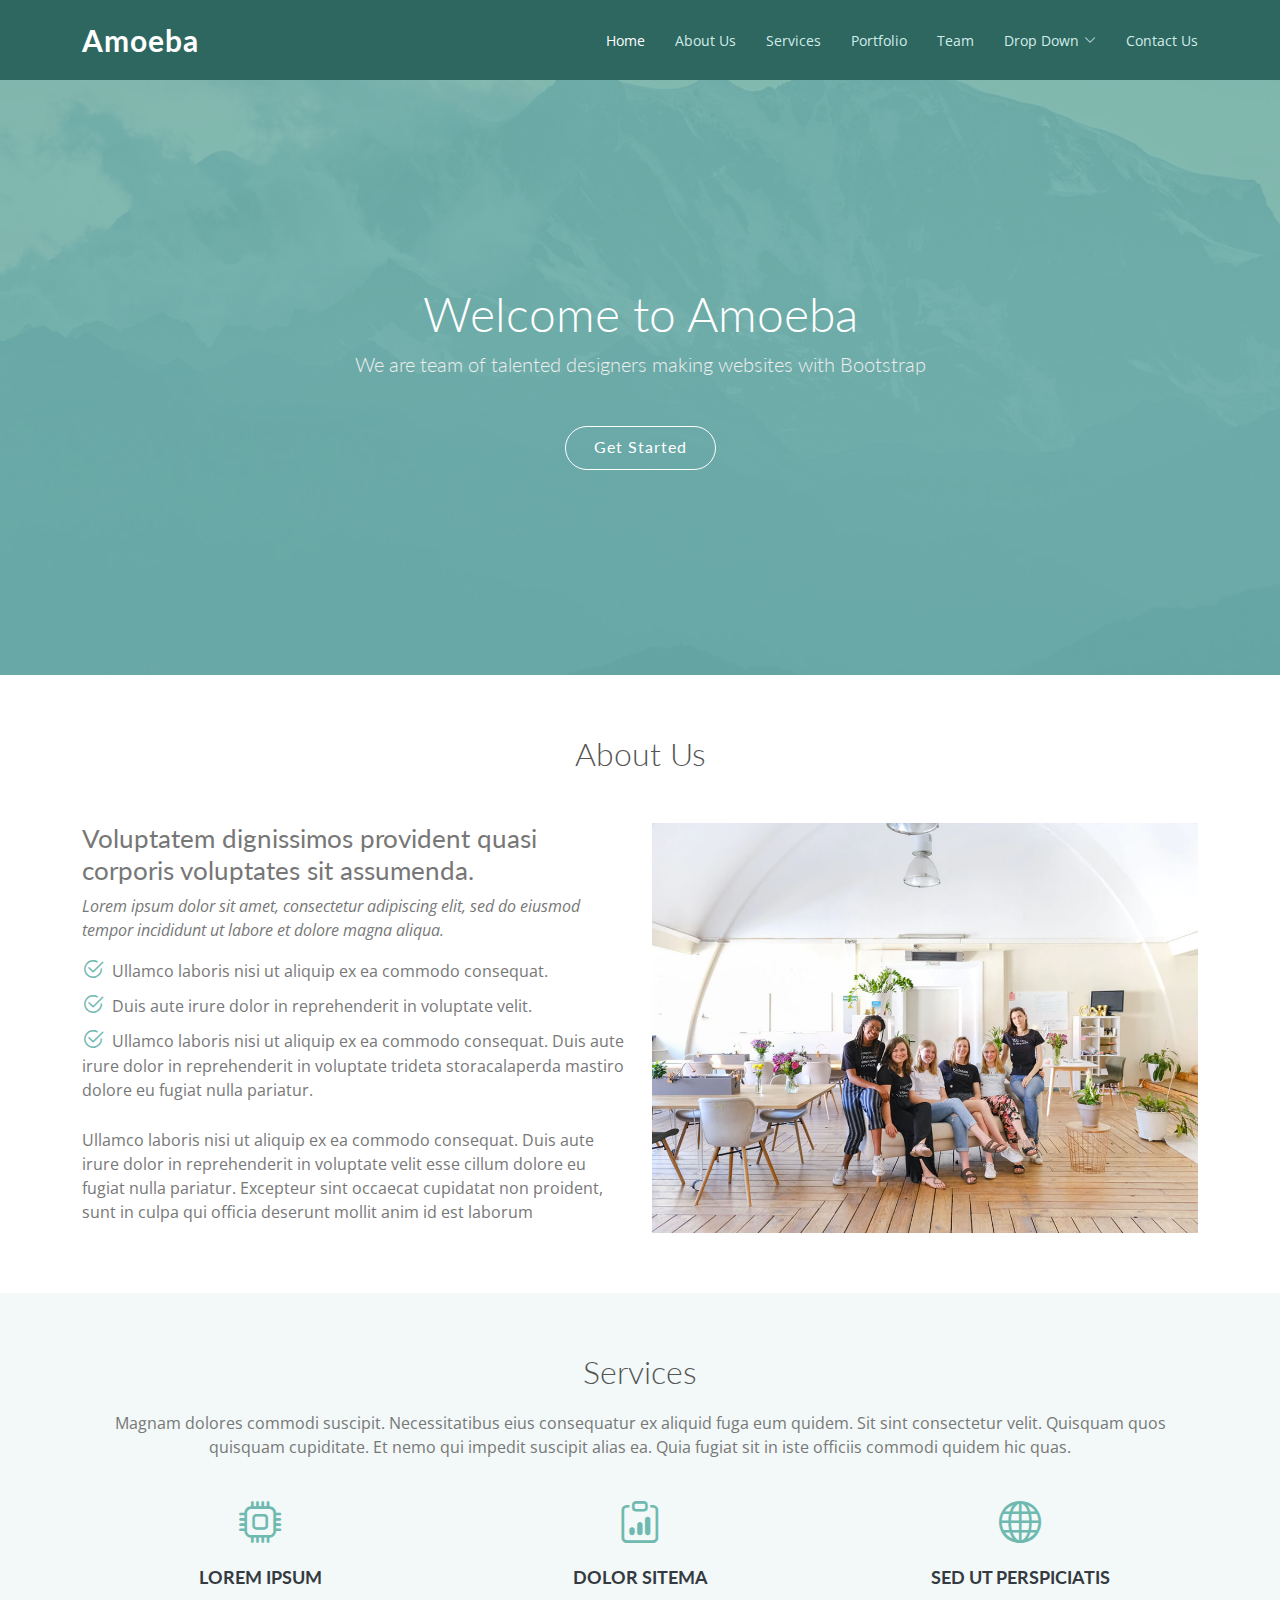
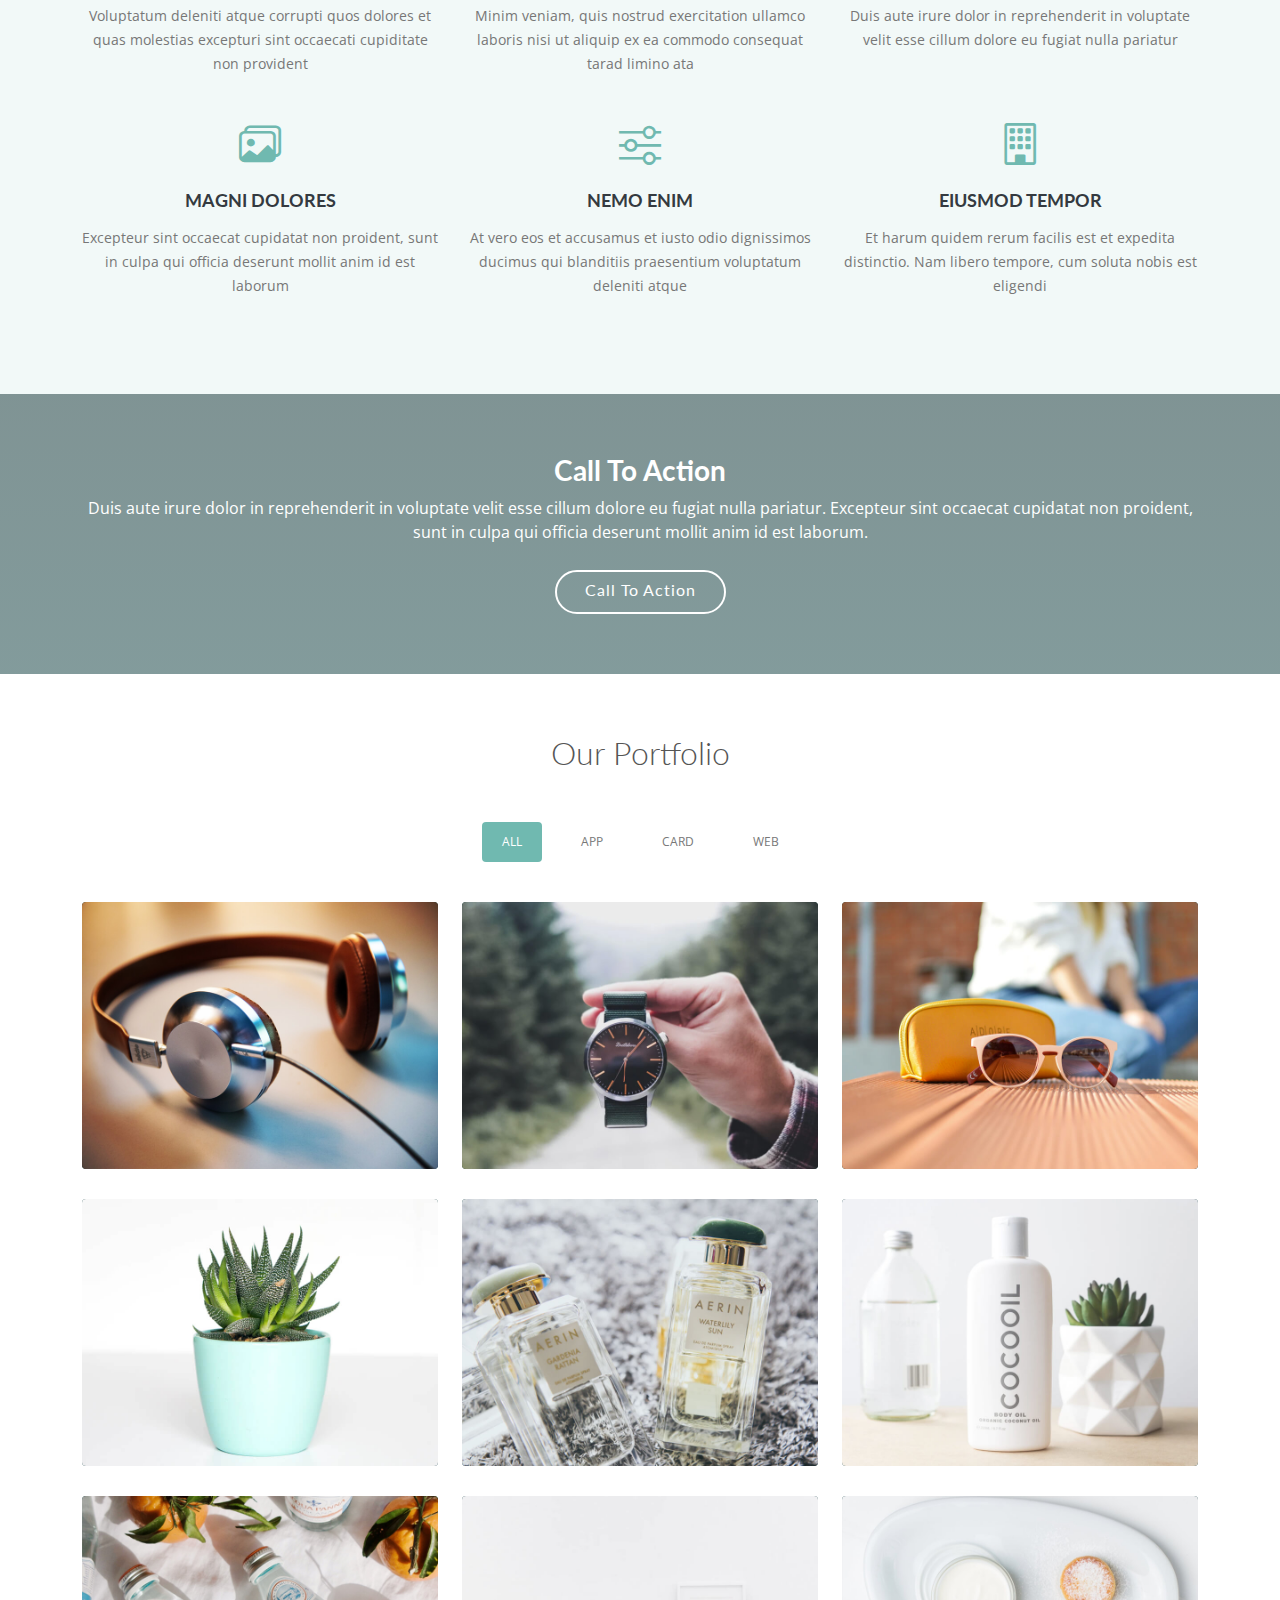
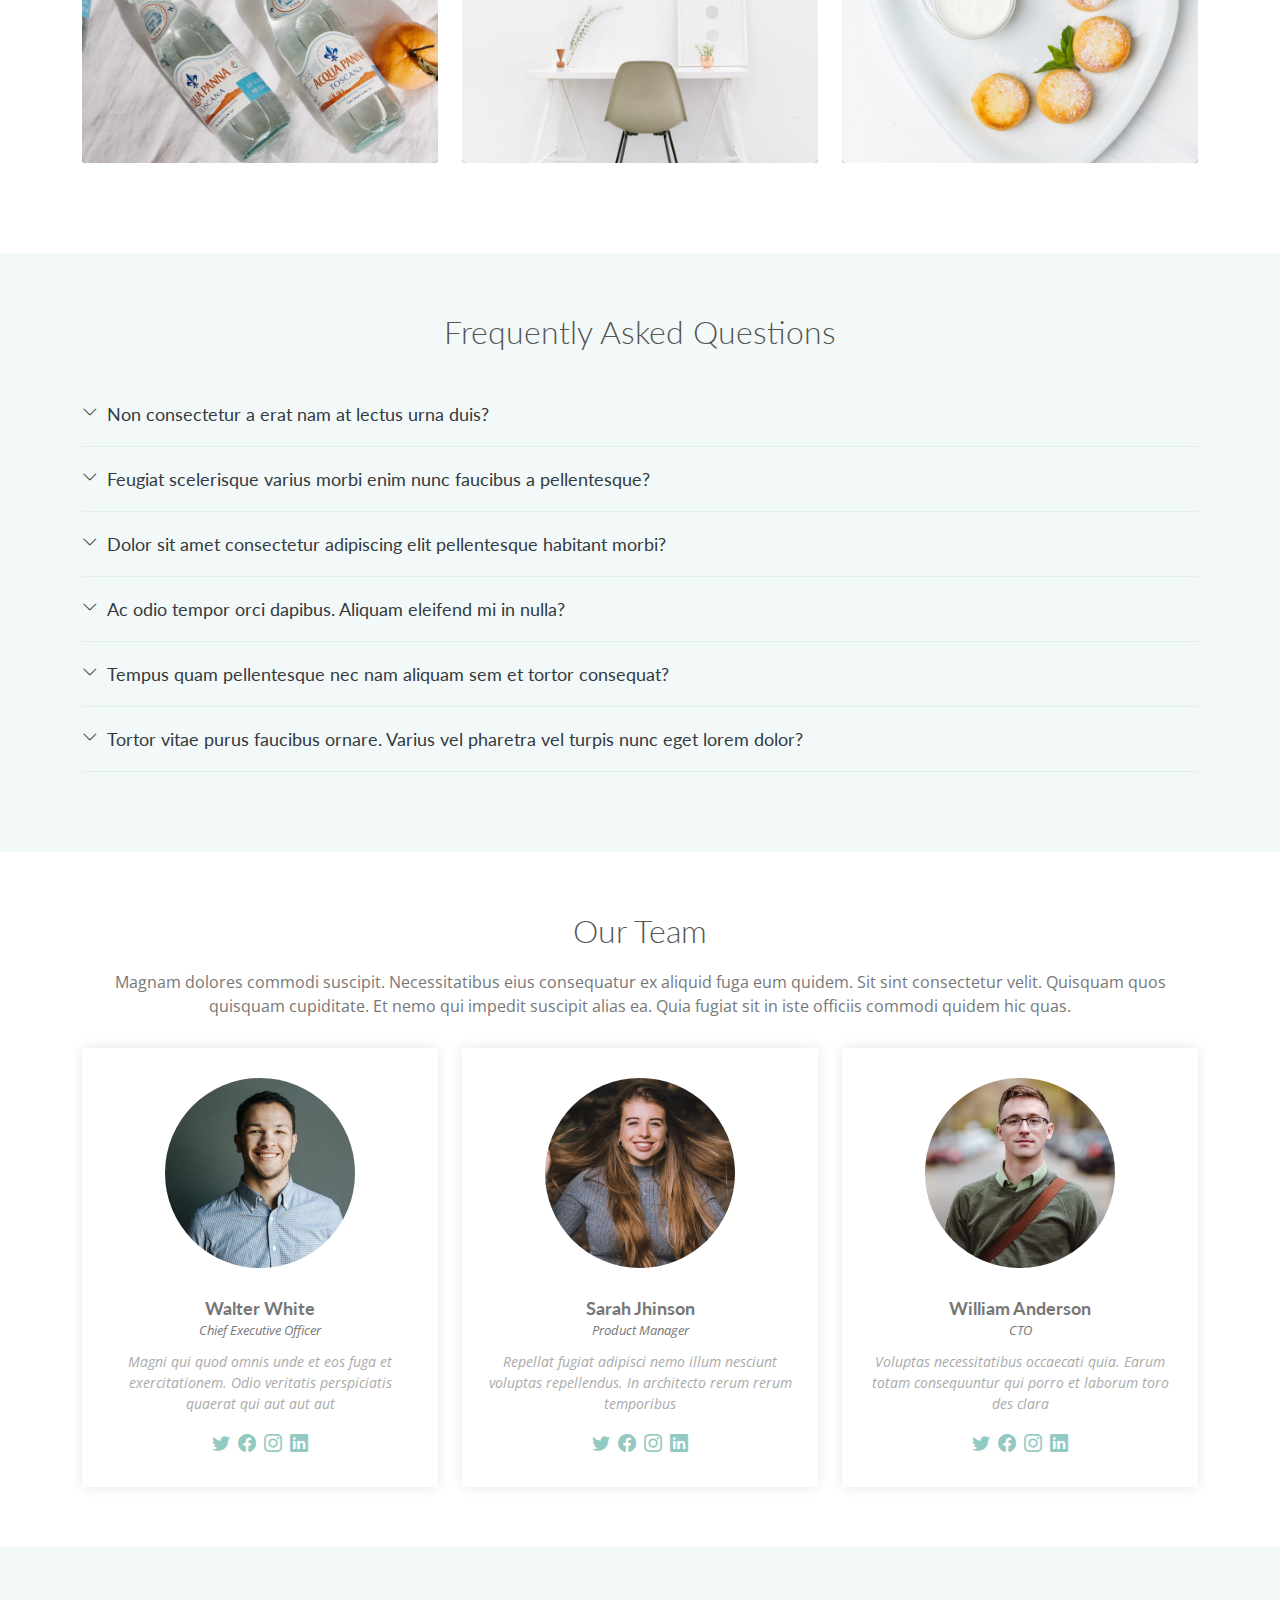
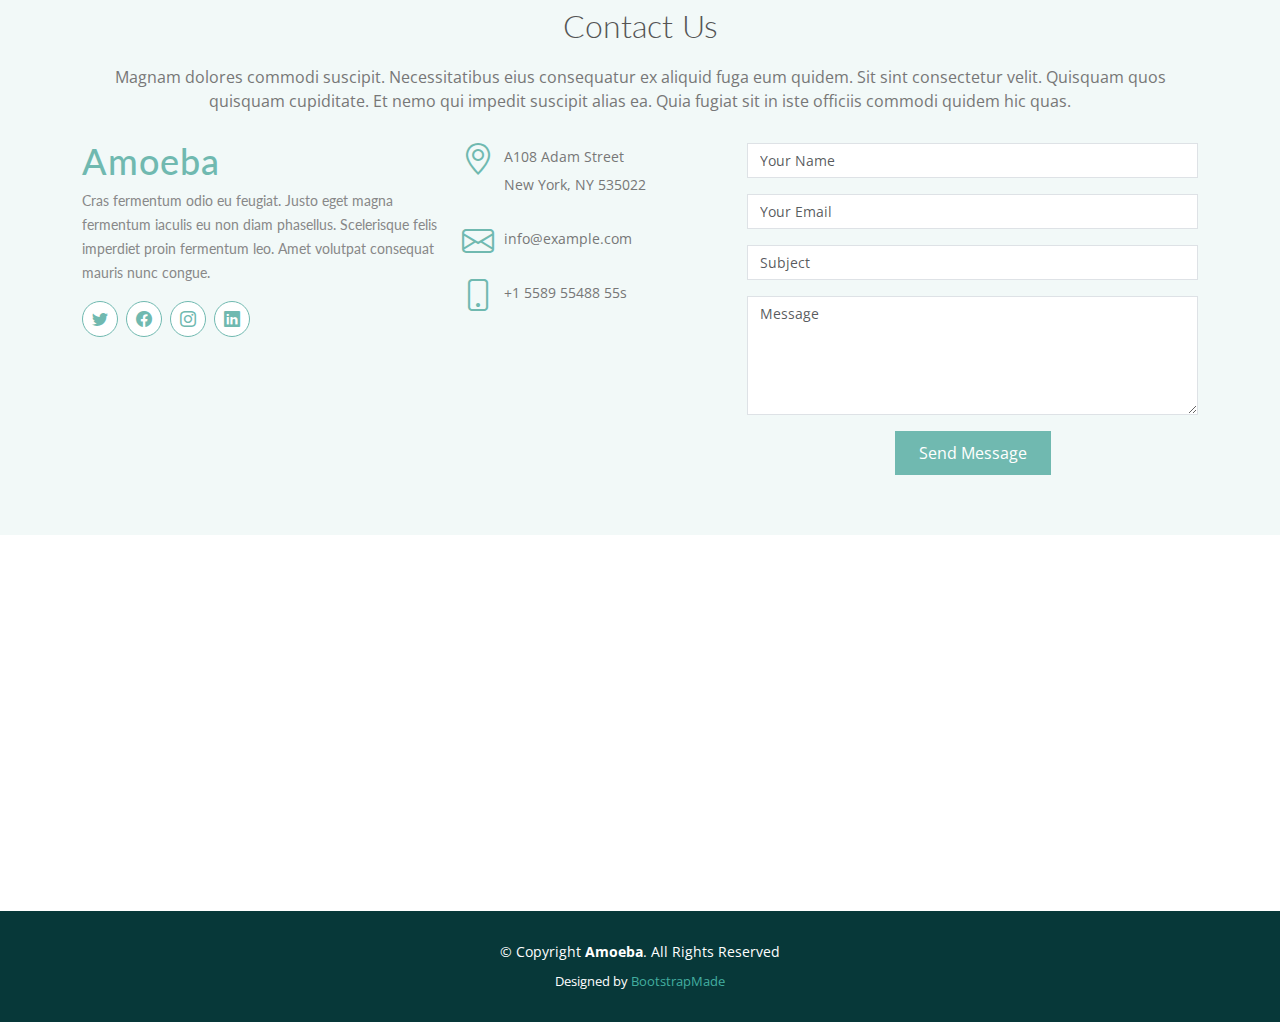
==== index.html @ 5529a3f2 "first commit" ====
<!DOCTYPE html>
<html lang="en">

<head>
  <meta charset="utf-8">
  <meta content="width=device-width, initial-scale=1.0" name="viewport">

  <title>Amoeba Bootstrap Template - Home</title>
  <meta content="" name="description">
  <meta content="" name="keywords">

  <!-- Favicons -->
  <link href="assets/img/favicon.png" rel="icon">
  <link href="assets/img/apple-touch-icon.png" rel="apple-touch-icon">

  <!-- Google Fonts -->
  <link href="https://fonts.googleapis.com/css?family=Open+Sans:300,300i,400,400i,600,600i,700,700i|Lato:400,300,700,900" rel="stylesheet">

  <!-- Vendor CSS Files -->
  <link href="assets/vendor/bootstrap/css/bootstrap.min.css" rel="stylesheet">
  <link href="assets/vendor/bootstrap-icons/bootstrap-icons.css" rel="stylesheet">
  <link href="assets/vendor/glightbox/css/glightbox.min.css" rel="stylesheet">
  <link href="assets/vendor/swiper/swiper-bundle.min.css" rel="stylesheet">

  <!-- Template Main CSS File -->
  <link href="assets/css/style.css" rel="stylesheet">

  <!-- =======================================================
  * Template Name: Amoeba
  * Template URL: https://bootstrapmade.com/free-one-page-bootstrap-template-amoeba/
  * Updated: Mar 17 2024 with Bootstrap v5.3.3
  * Author: BootstrapMade.com
  * License: https://bootstrapmade.com/license/
  ======================================================== -->
</head>

<body>

  <!-- ======= Header ======= -->
  <header id="header" class="fixed-top d-flex align-items-center">
    <div class="container d-flex align-items-center">

      <div class="logo me-auto">
        <h1><a href="index.html">Amoeba</a></h1>
        <!-- Uncomment below if you prefer to use an image logo -->
        <!-- <a href="index.html"><img src="assets/img/logo.png" alt="" class="img-fluid"></a>-->
      </div>

      <nav id="navbar" class="navbar">
        <ul>
          <li><a class="nav-link scrollto active" href="#hero">Home</a></li>
          <li><a class="nav-link scrollto" href="#about">About Us</a></li>
          <li><a class="nav-link scrollto" href="#services">Services</a></li>
          <li><a class="nav-link scrollto" href="#portfolio">Portfolio</a></li>
          <li><a class="nav-link scrollto" href="#team">Team</a></li>
          <li class="dropdown"><a href="#"><span>Drop Down</span> <i class="bi bi-chevron-down"></i></a>
            <ul>
              <li><a href="#">Drop Down 1</a></li>
              <li class="dropdown"><a href="#"><span>Deep Drop Down</span> <i class="bi bi-chevron-right"></i></a>
                <ul>
                  <li><a href="#">Deep Drop Down 1</a></li>
                  <li><a href="#">Deep Drop Down 2</a></li>
                  <li><a href="#">Deep Drop Down 3</a></li>
                  <li><a href="#">Deep Drop Down 4</a></li>
                  <li><a href="#">Deep Drop Down 5</a></li>
                </ul>
              </li>
              <li><a href="#">Drop Down 2</a></li>
              <li><a href="#">Drop Down 3</a></li>
              <li><a href="#">Drop Down 4</a></li>
            </ul>
          </li>
          <li><a class="nav-link scrollto" href="#contact">Contact Us</a></li>
        </ul>
        <i class="bi bi-list mobile-nav-toggle"></i>
      </nav><!-- .navbar -->

    </div>
  </header><!-- End #header -->

  <!-- ======= Hero Section ======= -->
  <section id="hero">
    <div class="hero-container">
      <h1>Welcome to Amoeba</h1>
      <h2>We are team of talented designers making websites with Bootstrap</h2>
      <a href="#about" class="btn-get-started scrollto">Get Started</a>
    </div>
  </section><!-- #hero -->

  <main id="main">

    <!-- ======= About Us Section ======= -->
    <section id="about" class="about">
      <div class="container">

        <div class="section-title">
          <h2>About Us</h2>
        </div>

        <div class="row">
          <div class="col-lg-6 order-1 order-lg-2">
            <img src="assets/img/about-img.jpg" class="img-fluid" alt="">
          </div>
          <div class="col-lg-6 pt-4 pt-lg-0 order-2 order-lg-1">
            <h3>Voluptatem dignissimos provident quasi corporis voluptates sit assumenda.</h3>
            <p class="fst-italic">
              Lorem ipsum dolor sit amet, consectetur adipiscing elit, sed do eiusmod tempor incididunt ut labore et dolore
              magna aliqua.
            </p>
            <ul>
              <li><i class="bi bi-check2-circle"></i> Ullamco laboris nisi ut aliquip ex ea commodo consequat.</li>
              <li><i class="bi bi-check2-circle"></i> Duis aute irure dolor in reprehenderit in voluptate velit.</li>
              <li><i class="bi bi-check2-circle"></i> Ullamco laboris nisi ut aliquip ex ea commodo consequat. Duis aute irure dolor in reprehenderit in voluptate trideta storacalaperda mastiro dolore eu fugiat nulla pariatur.</li>
            </ul>
            <p>
              Ullamco laboris nisi ut aliquip ex ea commodo consequat. Duis aute irure dolor in reprehenderit in voluptate
              velit esse cillum dolore eu fugiat nulla pariatur. Excepteur sint occaecat cupidatat non proident, sunt in
              culpa qui officia deserunt mollit anim id est laborum
            </p>
          </div>
        </div>

      </div>
    </section><!-- End About Us Section -->

    <!-- ======= Services Section ======= -->
    <section id="services" class="services section-bg">
      <div class="container">

        <div class="section-title">
          <h2>Services</h2>
          <p>Magnam dolores commodi suscipit. Necessitatibus eius consequatur ex aliquid fuga eum quidem. Sit sint consectetur velit. Quisquam quos quisquam cupiditate. Et nemo qui impedit suscipit alias ea. Quia fugiat sit in iste officiis commodi quidem hic quas.</p>
        </div>

        <div class="row">
          <div class="col-lg-4 col-md-6 icon-box">
            <div class="icon"><i class="bi bi-cpu"></i></div>
            <h4 class="title"><a href="">Lorem Ipsum</a></h4>
            <p class="description">Voluptatum deleniti atque corrupti quos dolores et quas molestias excepturi sint occaecati cupiditate non provident</p>
          </div>
          <div class="col-lg-4 col-md-6 icon-box">
            <div class="icon"><i class="bi bi-clipboard-data"></i></div>
            <h4 class="title"><a href="">Dolor Sitema</a></h4>
            <p class="description">Minim veniam, quis nostrud exercitation ullamco laboris nisi ut aliquip ex ea commodo consequat tarad limino ata</p>
          </div>
          <div class="col-lg-4 col-md-6 icon-box">
            <div class="icon"><i class="bi bi-globe"></i></div>
            <h4 class="title"><a href="">Sed ut perspiciatis</a></h4>
            <p class="description">Duis aute irure dolor in reprehenderit in voluptate velit esse cillum dolore eu fugiat nulla pariatur</p>
          </div>
          <div class="col-lg-4 col-md-6 icon-box">
            <div class="icon"><i class="bi bi-images"></i></div>
            <h4 class="title"><a href="">Magni Dolores</a></h4>
            <p class="description">Excepteur sint occaecat cupidatat non proident, sunt in culpa qui officia deserunt mollit anim id est laborum</p>
          </div>
          <div class="col-lg-4 col-md-6 icon-box">
            <div class="icon"><i class="bi bi-sliders"></i></div>
            <h4 class="title"><a href="">Nemo Enim</a></h4>
            <p class="description">At vero eos et accusamus et iusto odio dignissimos ducimus qui blanditiis praesentium voluptatum deleniti atque</p>
          </div>
          <div class="col-lg-4 col-md-6 icon-box">
            <div class="icon"><i class="bi bi-building"></i></div>
            <h4 class="title"><a href="">Eiusmod Tempor</a></h4>
            <p class="description">Et harum quidem rerum facilis est et expedita distinctio. Nam libero tempore, cum soluta nobis est eligendi</p>
          </div>
        </div>

      </div>
    </section><!-- End Services Section -->

    <!-- ======= Call To Action Section ======= -->
    <section class="call-to-action">
      <div class="container">

        <div class="text-center">
          <h3>Call To Action</h3>
          <p> Duis aute irure dolor in reprehenderit in voluptate velit esse cillum dolore eu fugiat nulla pariatur. Excepteur sint occaecat cupidatat non proident, sunt in culpa qui officia deserunt mollit anim id est laborum.</p>
          <a class="cta-btn" href="#">Call To Action</a>
        </div>

      </div>
    </section><!-- End Call To Action Section -->

    <!-- ======= Our Portfolio Section ======= -->
    <section id="portfolio" class="portfolio">
      <div class="container">

        <div class="section-title">
          <h2>Our Portfolio</h2>
        </div>

        <div class="row">
          <div class="col-lg-12">
            <ul id="portfolio-flters">
              <li data-filter="*" class="filter-active">All</li>
              <li data-filter=".filter-app">App</li>
              <li data-filter=".filter-card">Card</li>
              <li data-filter=".filter-web">Web</li>
            </ul>
          </div>
        </div>

        <div class="row portfolio-container">

          <div class="col-lg-4 col-md-6 portfolio-item filter-app">
            <div class="portfolio-wrap">
              <img src="assets/img/portfolio/portfolio-1.jpg" class="img-fluid" alt="">
              <div class="portfolio-info">
                <h3><a href="assets/img/portfolio/portfolio-1.jpg" data-gallery="portfolioGallery" class="portfolio-lightbox" title="App 1">App 1</a></h3>
                <div>
                  <a href="assets/img/portfolio/portfolio-1.jpg" data-gallery="portfolioGallery" class="portfolio-lightbox" title="App 1"><i class="bi bi-plus"></i></a>
                  <a href="portfolio-details.html" title="Details"><i class="bi bi-link"></i></a>
                </div>
              </div>
            </div>
          </div>

          <div class="col-lg-4 col-md-6 portfolio-item filter-web">
            <div class="portfolio-wrap">
              <img src="assets/img/portfolio/portfolio-2.jpg" class="img-fluid" alt="">
              <div class="portfolio-info">
                <h3><a href="assets/img/portfolio/portfolio-2.jpg" data-gallery="portfolioGallery" class="portfolio-lightbox" title="Web 3">Web 3</a></h3>
                <div>
                  <a href="assets/img/portfolio/portfolio-2.jpg" data-gallery="portfolioGallery" class="portfolio-lightbox" title="Web 3"><i class="bi bi-plus"></i></a>
                  <a href="portfolio-details.html" title="Details"><i class="bi bi-link"></i></a>
                </div>
              </div>
            </div>
          </div>

          <div class="col-lg-4 col-md-6 portfolio-item filter-app">
            <div class="portfolio-wrap">
              <img src="assets/img/portfolio/portfolio-3.jpg" class="img-fluid" alt="">
              <div class="portfolio-info">
                <h3><a href="assets/img/portfolio/portfolio-3.jpg" data-gallery="portfolioGallery" class="portfolio-lightbox" title="App 2">App 2</a></h3>
                <div>
                  <a href="assets/img/portfolio/portfolio-3.jpg" data-gallery="portfolioGallery" class="portfolio-lightbox" title="App 2"><i class="bi bi-plus"></i></a>
                  <a href="portfolio-details.html" title="Details"><i class="bi bi-link"></i></a>
                </div>
              </div>
            </div>
          </div>

          <div class="col-lg-4 col-md-6 portfolio-item filter-card">
            <div class="portfolio-wrap">
              <img src="assets/img/portfolio/portfolio-4.jpg" class="img-fluid" alt="">
              <div class="portfolio-info">
                <h3><a href="assets/img/portfolio/portfolio-4.jpg" data-gallery="portfolioGallery" class="portfolio-lightbox" title="Card 2">Card 2</a></h3>
                <div>
                  <a href="assets/img/portfolio/portfolio-4.jpg" data-gallery="portfolioGallery" class="portfolio-lightbox" title="Card 2"><i class="bi bi-plus"></i></a>
                  <a href="portfolio-details.html" title="Details"><i class="bi bi-link"></i></a>
                </div>
              </div>
            </div>
          </div>

          <div class="col-lg-4 col-md-6 portfolio-item filter-web">
            <div class="portfolio-wrap">
              <img src="assets/img/portfolio/portfolio-5.jpg" class="img-fluid" alt="">
              <div class="portfolio-info">
                <h3><a href="assets/img/portfolio/portfolio-5.jpg" data-gallery="portfolioGallery" class="portfolio-lightbox" title="Web 2">Web 2</a></h3>
                <div>
                  <a href="assets/img/portfolio/portfolio-5.jpg" data-gallery="portfolioGallery" class="portfolio-lightbox" title="Web 2"><i class="bi bi-plus"></i></a>
                  <a href="portfolio-details.html" title="Details"><i class="bi bi-link"></i></a>
                </div>
              </div>
            </div>
          </div>

          <div class="col-lg-4 col-md-6 portfolio-item filter-app">
            <div class="portfolio-wrap">
              <img src="assets/img/portfolio/portfolio-6.jpg" class="img-fluid" alt="">
              <div class="portfolio-info">
                <h3><a href="assets/img/portfolio/portfolio-6.jpg" data-gallery="portfolioGallery" class="portfolio-lightbox" title="App 3">App 3</a></h3>
                <div>
                  <a href="assets/img/portfolio/portfolio-6.jpg" data-gallery="portfolioGallery" class="portfolio-lightbox" title="App 3"><i class="bi bi-plus"></i></a>
                  <a href="portfolio-details.html" title="Details"><i class="bi bi-link"></i></a>
                </div>
              </div>
            </div>
          </div>

          <div class="col-lg-4 col-md-6 portfolio-item filter-card">
            <div class="portfolio-wrap">
              <img src="assets/img/portfolio/portfolio-7.jpg" class="img-fluid" alt="">
              <div class="portfolio-info">
                <h3><a href="assets/img/portfolio/portfolio-7.jpg" data-gallery="portfolioGallery" class="portfolio-lightbox" title="Card 1">Card 1</a></h3>
                <div>
                  <a href="assets/img/portfolio/portfolio-7.jpg" data-gallery="portfolioGallery" class="portfolio-lightbox" title="Card 1"><i class="bi bi-plus"></i></a>
                  <a href="portfolio-details.html" title="Details"><i class="bi bi-link"></i></a>
                </div>
              </div>
            </div>
          </div>

          <div class="col-lg-4 col-md-6 portfolio-item filter-card">
            <div class="portfolio-wrap">
              <img src="assets/img/portfolio/portfolio-8.jpg" class="img-fluid" alt="">
              <div class="portfolio-info">
                <h3><a href="assets/img/portfolio/portfolio-8.jpg" data-gallery="portfolioGallery" class="portfolio-lightbox" title="Card 3">Card 3</a></h3>
                <div>
                  <a href="assets/img/portfolio/portfolio-8.jpg" data-gallery="portfolioGallery" class="portfolio-lightbox" title="Card 3"><i class="bi bi-plus"></i></a>
                  <a href="portfolio-details.html" title="Details"><i class="bi bi-link"></i></a>
                </div>
              </div>
            </div>
          </div>

          <div class="col-lg-4 col-md-6 portfolio-item filter-web">
            <div class="portfolio-wrap">
              <img src="assets/img/portfolio/portfolio-9.jpg" class="img-fluid" alt="">
              <div class="portfolio-info">
                <h3><a href="assets/img/portfolio/portfolio-9.jpg" data-gallery="portfolioGallery" class="portfolio-lightbox" title="Web 1">Web 1</a></h3>
                <div>
                  <a href="assets/img/portfolio/portfolio-9.jpg" data-gallery="portfolioGallery" class="portfolio-lightbox" title="Web 1"><i class="bi bi-plus"></i></a>
                  <a href="portfolio-details.html" title="Details"><i class="bi bi-link"></i></a>
                </div>
              </div>
            </div>
          </div>

        </div>

      </div>
    </section><!-- End Our Portfolio Section -->

    <!-- ======= Frequently Asked Questions Section ======= -->
    <section id="faq" class="faq section-bg">
      <div class="container">

        <div class="section-title">
          <h2>Frequently Asked Questions</h2>
        </div>

        <ul class="faq-list">

          <li>
            <div data-bs-toggle="collapse" class="collapsed question" href="#faq1">Non consectetur a erat nam at lectus urna duis? <i class="bi bi-chevron-down icon-show"></i><i class="bi bi-chevron-up icon-close"></i></div>
            <div id="faq1" class="collapse" data-bs-parent=".faq-list">
              <p>
                Feugiat pretium nibh ipsum consequat. Tempus iaculis urna id volutpat lacus laoreet non curabitur gravida. Venenatis lectus magna fringilla urna porttitor rhoncus dolor purus non.
              </p>
            </div>
          </li>

          <li>
            <div data-bs-toggle="collapse" href="#faq2" class="collapsed question">Feugiat scelerisque varius morbi enim nunc faucibus a pellentesque? <i class="bi bi-chevron-down icon-show"></i><i class="bi bi-chevron-up icon-close"></i></div>
            <div id="faq2" class="collapse" data-bs-parent=".faq-list">
              <p>
                Dolor sit amet consectetur adipiscing elit pellentesque habitant morbi. Id interdum velit laoreet id donec ultrices. Fringilla phasellus faucibus scelerisque eleifend donec pretium. Est pellentesque elit ullamcorper dignissim. Mauris ultrices eros in cursus turpis massa tincidunt dui.
              </p>
            </div>
          </li>

          <li>
            <div data-bs-toggle="collapse" href="#faq3" class="collapsed question">Dolor sit amet consectetur adipiscing elit pellentesque habitant morbi? <i class="bi bi-chevron-down icon-show"></i><i class="bi bi-chevron-up icon-close"></i></div>
            <div id="faq3" class="collapse" data-bs-parent=".faq-list">
              <p>
                Eleifend mi in nulla posuere sollicitudin aliquam ultrices sagittis orci. Faucibus pulvinar elementum integer enim. Sem nulla pharetra diam sit amet nisl suscipit. Rutrum tellus pellentesque eu tincidunt. Lectus urna duis convallis convallis tellus. Urna molestie at elementum eu facilisis sed odio morbi quis
              </p>
            </div>
          </li>

          <li>
            <div data-bs-toggle="collapse" href="#faq4" class="collapsed question">Ac odio tempor orci dapibus. Aliquam eleifend mi in nulla? <i class="bi bi-chevron-down icon-show"></i><i class="bi bi-chevron-up icon-close"></i></div>
            <div id="faq4" class="collapse" data-bs-parent=".faq-list">
              <p>
                Dolor sit amet consectetur adipiscing elit pellentesque habitant morbi. Id interdum velit laoreet id donec ultrices. Fringilla phasellus faucibus scelerisque eleifend donec pretium. Est pellentesque elit ullamcorper dignissim. Mauris ultrices eros in cursus turpis massa tincidunt dui.
              </p>
            </div>
          </li>

          <li>
            <div data-bs-toggle="collapse" href="#faq5" class="collapsed question">Tempus quam pellentesque nec nam aliquam sem et tortor consequat? <i class="bi bi-chevron-down icon-show"></i><i class="bi bi-chevron-up icon-close"></i></div>
            <div id="faq5" class="collapse" data-bs-parent=".faq-list">
              <p>
                Molestie a iaculis at erat pellentesque adipiscing commodo. Dignissim suspendisse in est ante in. Nunc vel risus commodo viverra maecenas accumsan. Sit amet nisl suscipit adipiscing bibendum est. Purus gravida quis blandit turpis cursus in
              </p>
            </div>
          </li>

          <li>
            <div data-bs-toggle="collapse" href="#faq6" class="collapsed question">Tortor vitae purus faucibus ornare. Varius vel pharetra vel turpis nunc eget lorem dolor? <i class="bi bi-chevron-down icon-show"></i><i class="bi bi-chevron-up icon-close"></i></div>
            <div id="faq6" class="collapse" data-bs-parent=".faq-list">
              <p>
                Laoreet sit amet cursus sit amet dictum sit amet justo. Mauris vitae ultricies leo integer malesuada nunc vel. Tincidunt eget nullam non nisi est sit amet. Turpis nunc eget lorem dolor sed. Ut venenatis tellus in metus vulputate eu scelerisque. Pellentesque diam volutpat commodo sed egestas egestas fringilla phasellus faucibus. Nibh tellus molestie nunc non blandit massa enim nec.
              </p>
            </div>
          </li>

        </ul>

      </div>
    </section><!-- End Frequently Asked Questions Section -->

    <!-- ======= Our Team Section ======= -->
    <section id="team" class="team">
      <div class="container">

        <div class="section-title">
          <h2>Our Team</h2>
          <p>Magnam dolores commodi suscipit. Necessitatibus eius consequatur ex aliquid fuga eum quidem. Sit sint consectetur velit. Quisquam quos quisquam cupiditate. Et nemo qui impedit suscipit alias ea. Quia fugiat sit in iste officiis commodi quidem hic quas.</p>
        </div>

        <div class="row gy-4">
          <div class="col-lg-4 col-md-6">
            <div class="member">
              <img src="assets/img/team/team-1.jpg" alt="">
              <h4>Walter White</h4>
              <span>Chief Executive Officer</span>
              <p>
                Magni qui quod omnis unde et eos fuga et exercitationem. Odio veritatis perspiciatis quaerat qui aut aut aut
              </p>
              <div class="social">
                <a href=""><i class="bi bi-twitter"></i></a>
                <a href=""><i class="bi bi-facebook"></i></a>
                <a href=""><i class="bi bi-instagram"></i></a>
                <a href=""><i class="bi bi-linkedin"></i></a>
              </div>
            </div>
          </div>

          <div class="col-lg-4 col-md-6">
            <div class="member">
              <img src="assets/img/team/team-2.jpg" alt="">
              <h4>Sarah Jhinson</h4>
              <span>Product Manager</span>
              <p>
                Repellat fugiat adipisci nemo illum nesciunt voluptas repellendus. In architecto rerum rerum temporibus
              </p>
              <div class="social">
                <a href=""><i class="bi bi-twitter"></i></a>
                <a href=""><i class="bi bi-facebook"></i></a>
                <a href=""><i class="bi bi-instagram"></i></a>
                <a href=""><i class="bi bi-linkedin"></i></a>
              </div>
            </div>
          </div>

          <div class="col-lg-4 col-md-6">
            <div class="member">
              <img src="assets/img/team/team-3.jpg" alt="">
              <h4>William Anderson</h4>
              <span>CTO</span>
              <p>
                Voluptas necessitatibus occaecati quia. Earum totam consequuntur qui porro et laborum toro des clara
              </p>
              <div class="social">
                <a href=""><i class="bi bi-twitter"></i></a>
                <a href=""><i class="bi bi-facebook"></i></a>
                <a href=""><i class="bi bi-instagram"></i></a>
                <a href=""><i class="bi bi-linkedin"></i></a>
              </div>
            </div>
          </div>

        </div>

      </div>
    </section><!-- End Our Team Section -->

    <!-- ======= Contact Us Section ======= -->
    <section id="contact" class="contact section-bg">
      <div class="container">

        <div class="section-title">
          <h2>Contact Us</h2>
          <p>Magnam dolores commodi suscipit. Necessitatibus eius consequatur ex aliquid fuga eum quidem. Sit sint consectetur velit. Quisquam quos quisquam cupiditate. Et nemo qui impedit suscipit alias ea. Quia fugiat sit in iste officiis commodi quidem hic quas.</p>
        </div>

        <div class="row">

          <div class="col-lg-4 col-md-6">
            <div class="contact-about">
              <h3>Amoeba</h3>
              <p>Cras fermentum odio eu feugiat. Justo eget magna fermentum iaculis eu non diam phasellus. Scelerisque felis imperdiet proin fermentum leo. Amet volutpat consequat mauris nunc congue.</p>
              <div class="social-links">
                <a href="#" class="twitter"><i class="bi bi-twitter"></i></a>
                <a href="#" class="facebook"><i class="bi bi-facebook"></i></a>
                <a href="#" class="instagram"><i class="bi bi-instagram"></i></a>
                <a href="#" class="linkedin"><i class="bi bi-linkedin"></i></a>
              </div>
            </div>
          </div>

          <div class="col-lg-3 col-md-6">
            <div class="info">
              <div>
                <i class="bi bi-geo-alt"></i>
                <p>A108 Adam Street<br>New York, NY 535022</p>
              </div>

              <div>
                <i class="bi bi-envelope"></i>
                <p>info@example.com</p>
              </div>

              <div>
                <i class="bi bi-phone"></i>
                <p>+1 5589 55488 55s</p>
              </div>

            </div>
          </div>

          <div class="col-lg-5 col-md-12">
            <form action="forms/contact.php" method="post" role="form" class="php-email-form">
              <div class="form-group">
                <input type="text" name="name" class="form-control" id="name" placeholder="Your Name" required>
              </div>
              <div class="form-group mt-3">
                <input type="email" class="form-control" name="email" id="email" placeholder="Your Email" required>
              </div>
              <div class="form-group mt-3">
                <input type="text" class="form-control" name="subject" id="subject" placeholder="Subject" required>
              </div>
              <div class="form-group mt-3">
                <textarea class="form-control" name="message" rows="5" placeholder="Message" required></textarea>
              </div>
              <div class="my-3">
                <div class="loading">Loading</div>
                <div class="error-message"></div>
                <div class="sent-message">Your message has been sent. Thank you!</div>
              </div>
              <div class="text-center"><button type="submit">Send Message</button></div>
            </form>
          </div>

        </div>

      </div>
    </section><!-- End Contact Us Section -->

    <!-- ======= Map Section ======= -->
    <section class="map">
      <iframe src="https://www.google.com/maps/embed?pb=!1m18!1m12!1m3!1d3024.2219901290355!2d-74.00369368400567!3d40.71312937933185!2m3!1f0!2f0!3f0!3m2!1i1024!2i768!4f13.1!3m3!1m2!1s0x89c25a23e28c1191%3A0x49f75d3281df052a!2s150%20Park%20Row%2C%20New%20York%2C%20NY%2010007%2C%20USA!5e0!3m2!1sen!2sbg!4v1579767901424!5m2!1sen!2sbg" frameborder="0" style="border:0;" allowfullscreen=""></iframe>
    </section><!-- End Map Section -->

  </main><!-- End #main -->

  <!-- ======= Footer ======= -->
  <footer id="footer">
    <div class="container">
      <div class="copyright">
        &copy; Copyright <strong><span>Amoeba</span></strong>. All Rights Reserved
      </div>
      <div class="credits">
        <!-- All the links in the footer should remain intact. -->
        <!-- You can delete the links only if you purchased the pro version. -->
        <!-- Licensing information: https://bootstrapmade.com/license/ -->
        <!-- Purchase the pro version with working PHP/AJAX contact form: https://bootstrapmade.com/free-one-page-bootstrap-template-amoeba/ -->
        Designed by <a href="https://bootstrapmade.com/">BootstrapMade</a>
      </div>
    </div>
  </footer><!-- End #footer -->

  <a href="#" class="back-to-top d-flex align-items-center justify-content-center"><i class="bi bi-arrow-up-short"></i></a>

  <!-- Vendor JS Files -->
  <script src="assets/vendor/bootstrap/js/bootstrap.bundle.min.js"></script>
  <script src="assets/vendor/glightbox/js/glightbox.min.js"></script>
  <script src="assets/vendor/isotope-layout/isotope.pkgd.min.js"></script>
  <script src="assets/vendor/swiper/swiper-bundle.min.js"></script>
  <script src="assets/vendor/php-email-form/validate.js"></script>

  <!-- Template Main JS File -->
  <script src="assets/js/main.js"></script>

</body>

</html>
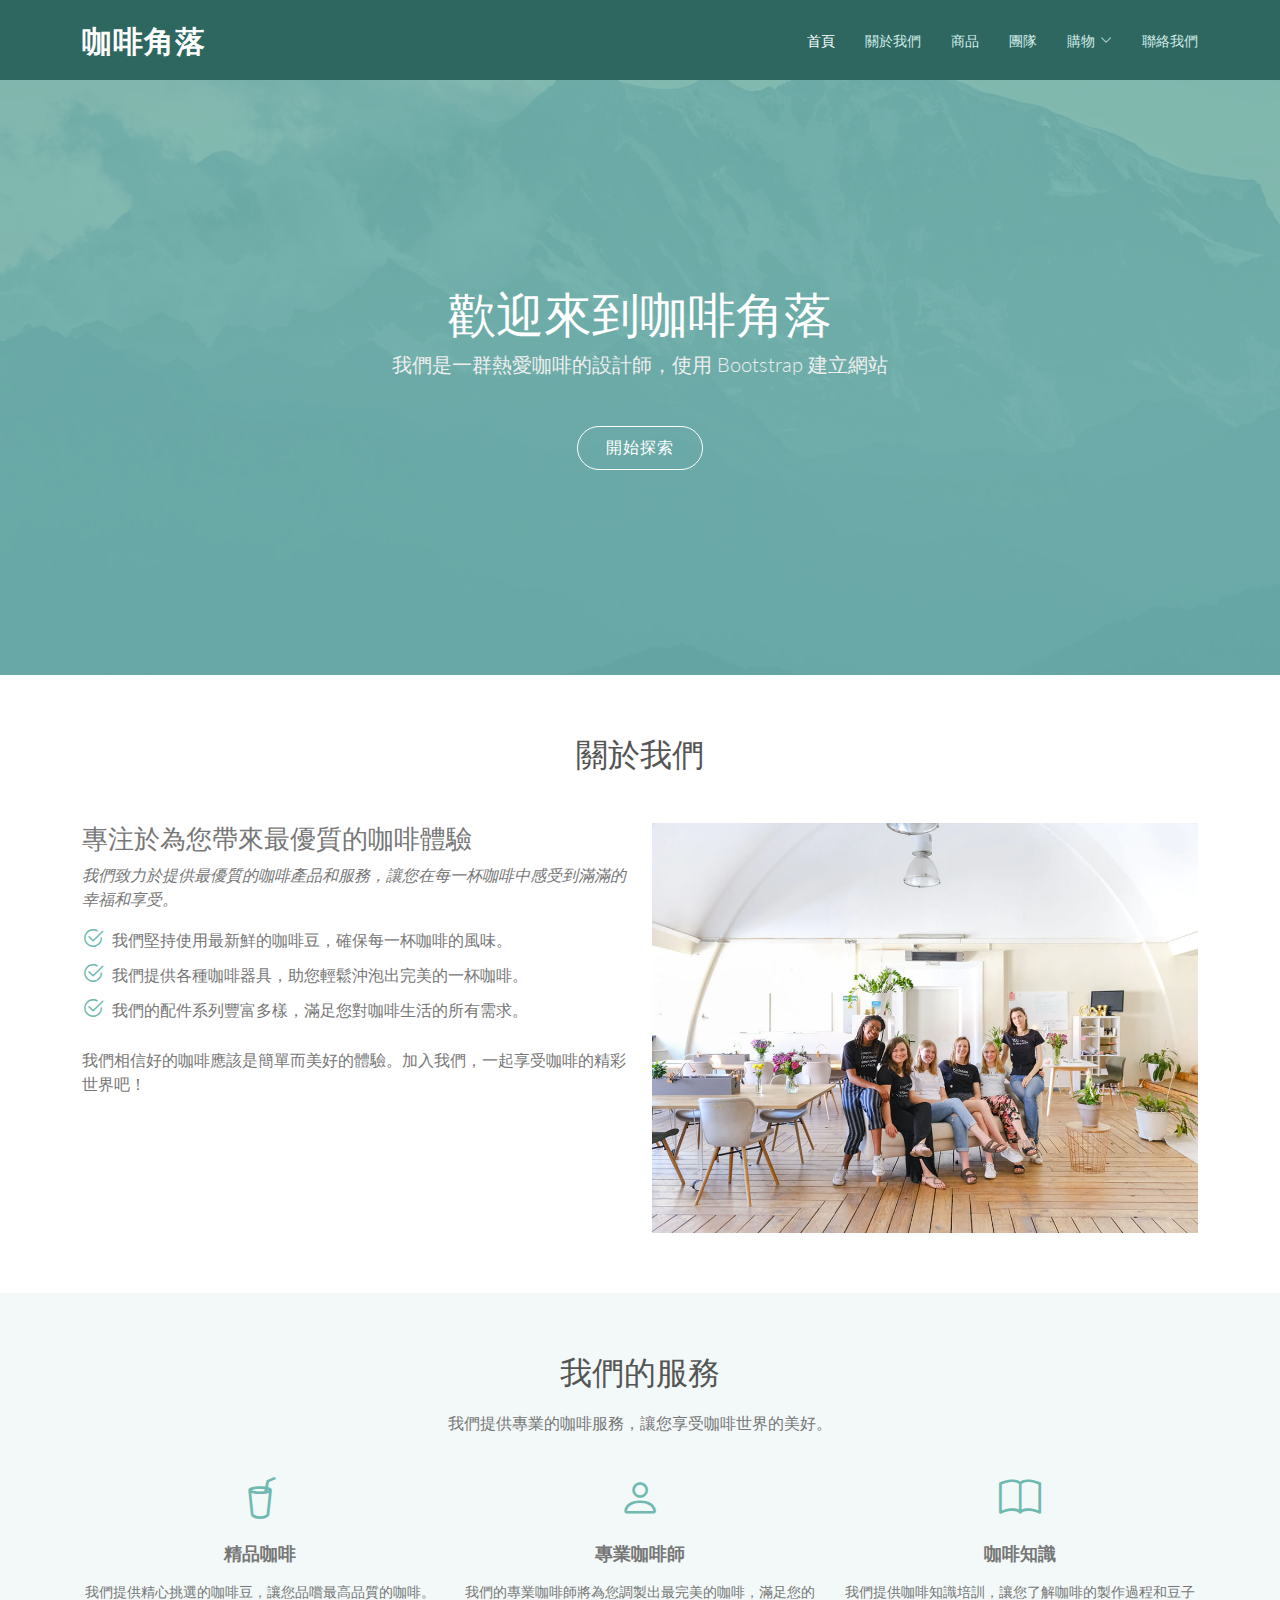
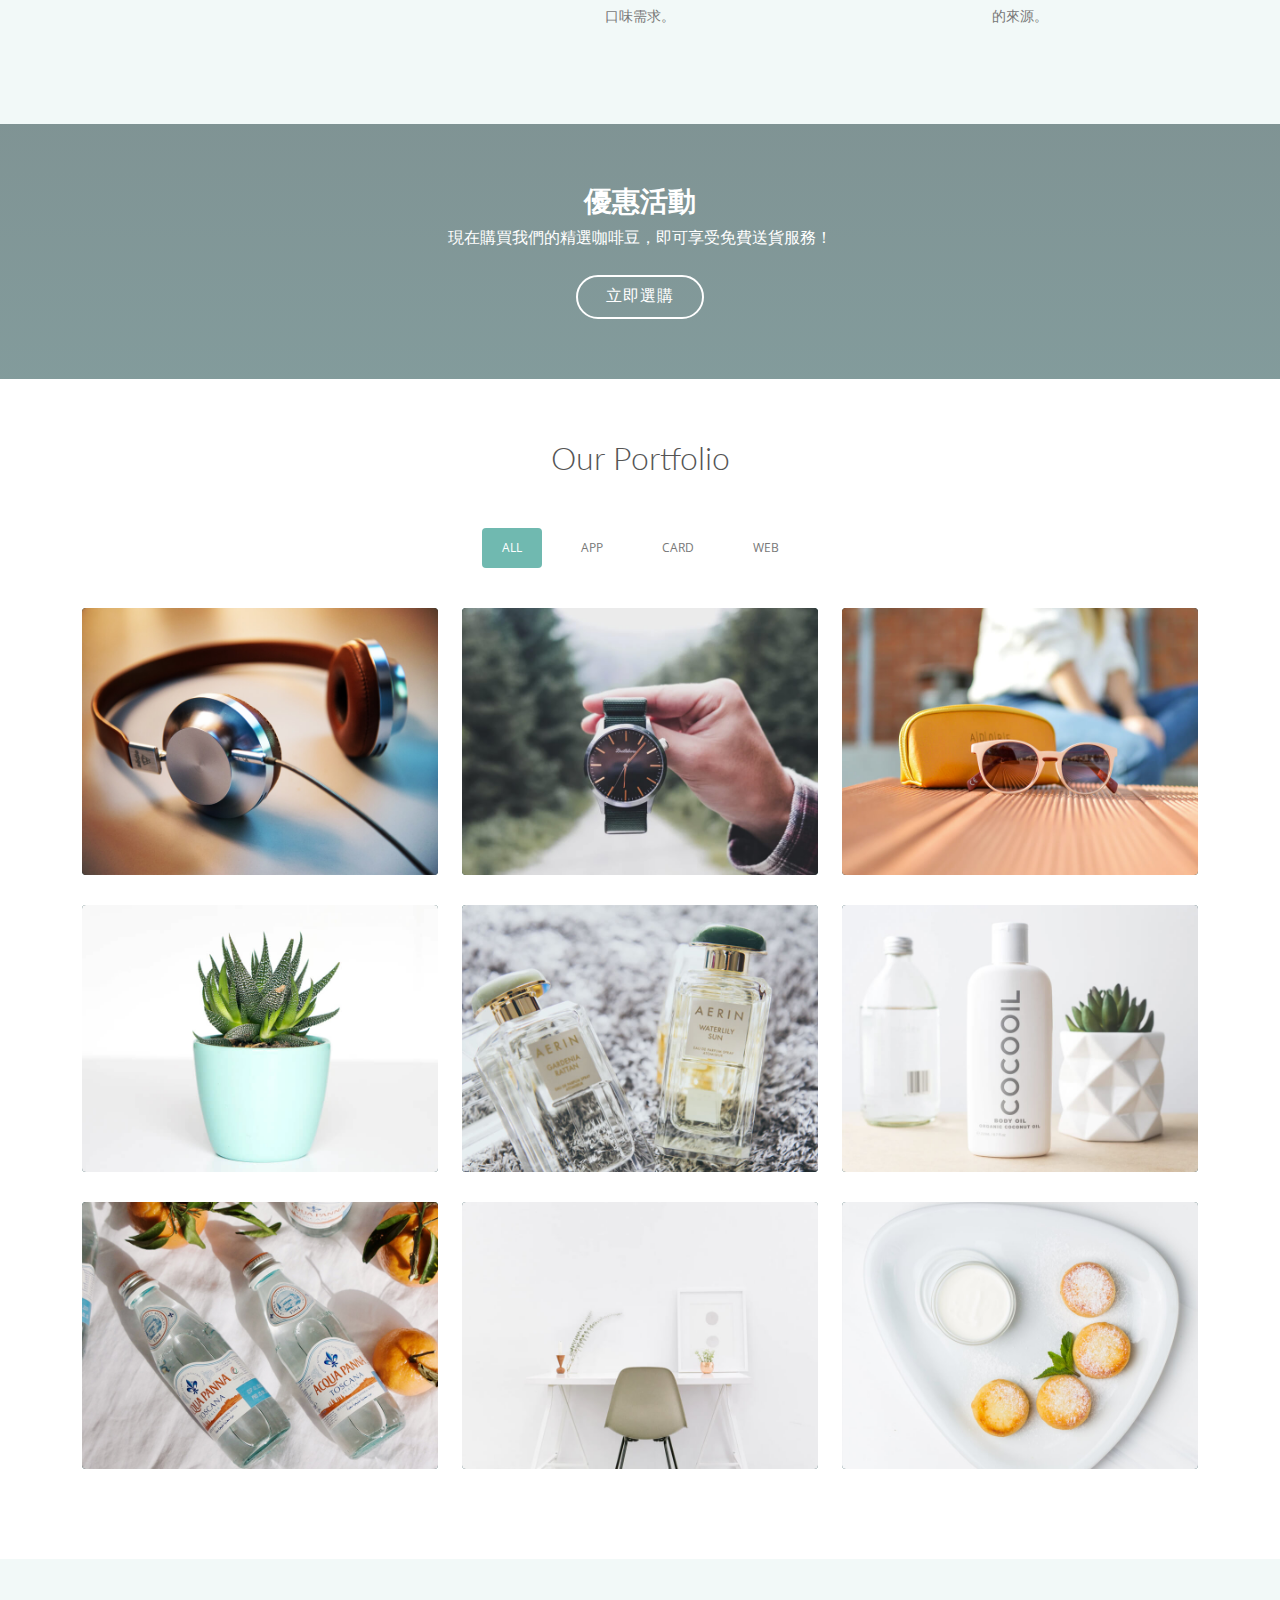
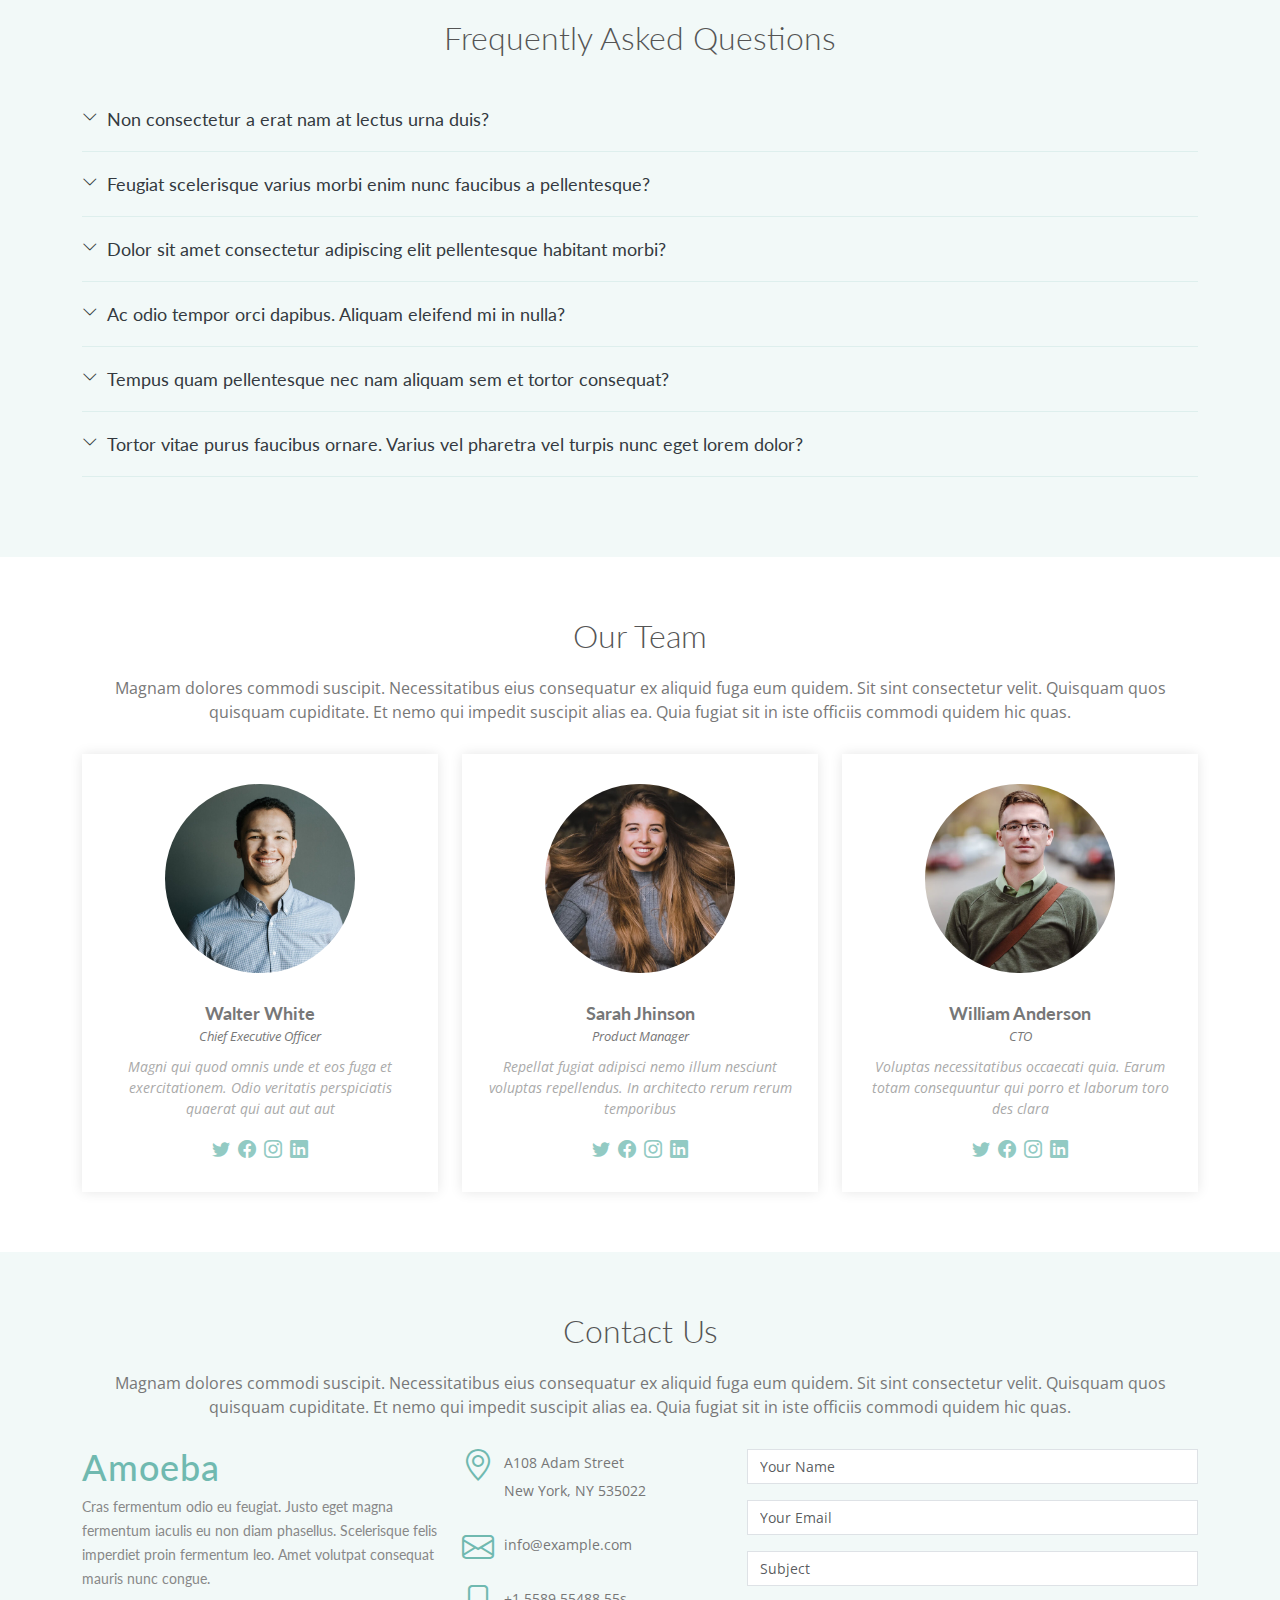
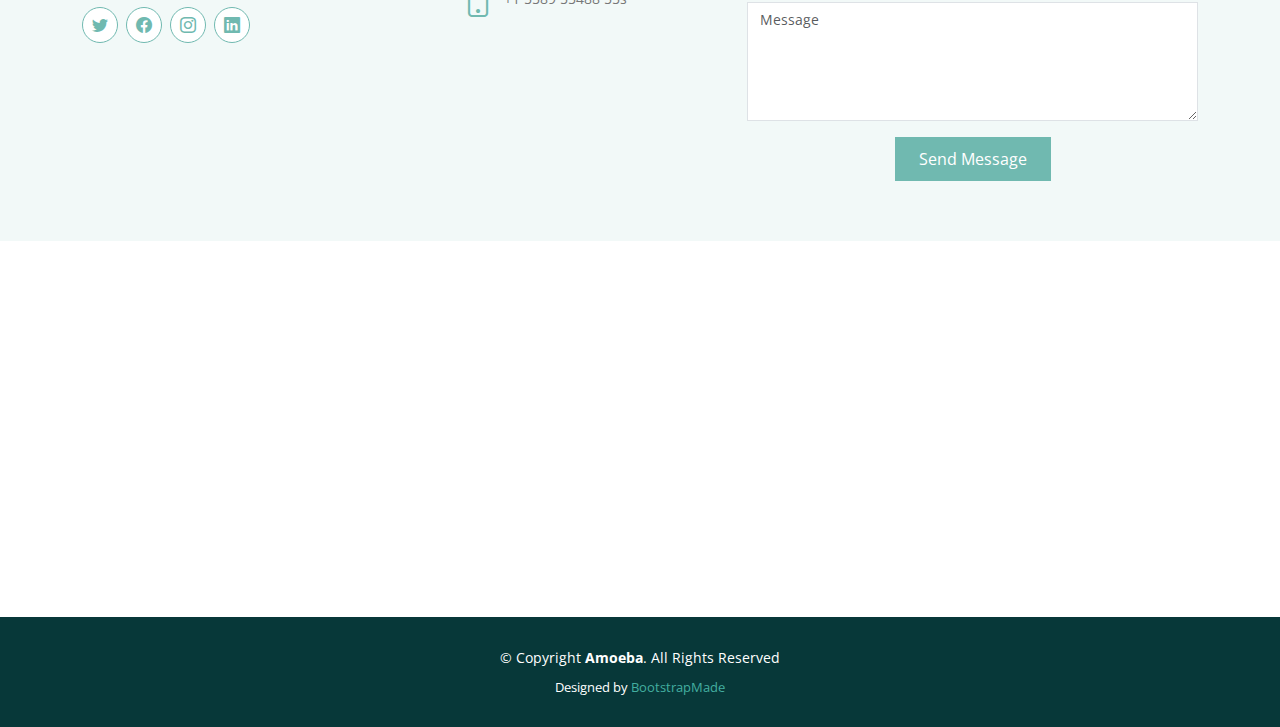
==== commit c9021bbd: "Add files via upload" ====
--- a/index.html
+++ b/index.html
@@ -1,571 +1,536 @@
-<!DOCTYPE html>
-<html lang="en">
-
-<head>
-  <meta charset="utf-8">
-  <meta content="width=device-width, initial-scale=1.0" name="viewport">
-
-  <title>Amoeba Bootstrap Template - Home</title>
-  <meta content="" name="description">
-  <meta content="" name="keywords">
-
-  <!-- Favicons -->
-  <link href="assets/img/favicon.png" rel="icon">
-  <link href="assets/img/apple-touch-icon.png" rel="apple-touch-icon">
-
-  <!-- Google Fonts -->
-  <link href="https://fonts.googleapis.com/css?family=Open+Sans:300,300i,400,400i,600,600i,700,700i|Lato:400,300,700,900" rel="stylesheet">
-
-  <!-- Vendor CSS Files -->
-  <link href="assets/vendor/bootstrap/css/bootstrap.min.css" rel="stylesheet">
-  <link href="assets/vendor/bootstrap-icons/bootstrap-icons.css" rel="stylesheet">
-  <link href="assets/vendor/glightbox/css/glightbox.min.css" rel="stylesheet">
-  <link href="assets/vendor/swiper/swiper-bundle.min.css" rel="stylesheet">
-
-  <!-- Template Main CSS File -->
-  <link href="assets/css/style.css" rel="stylesheet">
-
-  <!-- =======================================================
-  * Template Name: Amoeba
-  * Template URL: https://bootstrapmade.com/free-one-page-bootstrap-template-amoeba/
-  * Updated: Mar 17 2024 with Bootstrap v5.3.3
-  * Author: BootstrapMade.com
-  * License: https://bootstrapmade.com/license/
-  ======================================================== -->
-</head>
-
-<body>
-
-  <!-- ======= Header ======= -->
-  <header id="header" class="fixed-top d-flex align-items-center">
-    <div class="container d-flex align-items-center">
-
-      <div class="logo me-auto">
-        <h1><a href="index.html">Amoeba</a></h1>
-        <!-- Uncomment below if you prefer to use an image logo -->
-        <!-- <a href="index.html"><img src="assets/img/logo.png" alt="" class="img-fluid"></a>-->
-      </div>
-
-      <nav id="navbar" class="navbar">
-        <ul>
-          <li><a class="nav-link scrollto active" href="#hero">Home</a></li>
-          <li><a class="nav-link scrollto" href="#about">About Us</a></li>
-          <li><a class="nav-link scrollto" href="#services">Services</a></li>
-          <li><a class="nav-link scrollto" href="#portfolio">Portfolio</a></li>
-          <li><a class="nav-link scrollto" href="#team">Team</a></li>
-          <li class="dropdown"><a href="#"><span>Drop Down</span> <i class="bi bi-chevron-down"></i></a>
-            <ul>
-              <li><a href="#">Drop Down 1</a></li>
-              <li class="dropdown"><a href="#"><span>Deep Drop Down</span> <i class="bi bi-chevron-right"></i></a>
-                <ul>
-                  <li><a href="#">Deep Drop Down 1</a></li>
-                  <li><a href="#">Deep Drop Down 2</a></li>
-                  <li><a href="#">Deep Drop Down 3</a></li>
-                  <li><a href="#">Deep Drop Down 4</a></li>
-                  <li><a href="#">Deep Drop Down 5</a></li>
-                </ul>
-              </li>
-              <li><a href="#">Drop Down 2</a></li>
-              <li><a href="#">Drop Down 3</a></li>
-              <li><a href="#">Drop Down 4</a></li>
-            </ul>
-          </li>
-          <li><a class="nav-link scrollto" href="#contact">Contact Us</a></li>
-        </ul>
-        <i class="bi bi-list mobile-nav-toggle"></i>
-      </nav><!-- .navbar -->
-
-    </div>
-  </header><!-- End #header -->
-
-  <!-- ======= Hero Section ======= -->
-  <section id="hero">
-    <div class="hero-container">
-      <h1>Welcome to Amoeba</h1>
-      <h2>We are team of talented designers making websites with Bootstrap</h2>
-      <a href="#about" class="btn-get-started scrollto">Get Started</a>
-    </div>
-  </section><!-- #hero -->
-
-  <main id="main">
-
-    <!-- ======= About Us Section ======= -->
-    <section id="about" class="about">
-      <div class="container">
-
-        <div class="section-title">
-          <h2>About Us</h2>
-        </div>
-
-        <div class="row">
-          <div class="col-lg-6 order-1 order-lg-2">
-            <img src="assets/img/about-img.jpg" class="img-fluid" alt="">
-          </div>
-          <div class="col-lg-6 pt-4 pt-lg-0 order-2 order-lg-1">
-            <h3>Voluptatem dignissimos provident quasi corporis voluptates sit assumenda.</h3>
-            <p class="fst-italic">
-              Lorem ipsum dolor sit amet, consectetur adipiscing elit, sed do eiusmod tempor incididunt ut labore et dolore
-              magna aliqua.
-            </p>
-            <ul>
-              <li><i class="bi bi-check2-circle"></i> Ullamco laboris nisi ut aliquip ex ea commodo consequat.</li>
-              <li><i class="bi bi-check2-circle"></i> Duis aute irure dolor in reprehenderit in voluptate velit.</li>
-              <li><i class="bi bi-check2-circle"></i> Ullamco laboris nisi ut aliquip ex ea commodo consequat. Duis aute irure dolor in reprehenderit in voluptate trideta storacalaperda mastiro dolore eu fugiat nulla pariatur.</li>
-            </ul>
-            <p>
-              Ullamco laboris nisi ut aliquip ex ea commodo consequat. Duis aute irure dolor in reprehenderit in voluptate
-              velit esse cillum dolore eu fugiat nulla pariatur. Excepteur sint occaecat cupidatat non proident, sunt in
-              culpa qui officia deserunt mollit anim id est laborum
-            </p>
-          </div>
-        </div>
-
-      </div>
-    </section><!-- End About Us Section -->
-
-    <!-- ======= Services Section ======= -->
-    <section id="services" class="services section-bg">
-      <div class="container">
-
-        <div class="section-title">
-          <h2>Services</h2>
-          <p>Magnam dolores commodi suscipit. Necessitatibus eius consequatur ex aliquid fuga eum quidem. Sit sint consectetur velit. Quisquam quos quisquam cupiditate. Et nemo qui impedit suscipit alias ea. Quia fugiat sit in iste officiis commodi quidem hic quas.</p>
-        </div>
-
-        <div class="row">
-          <div class="col-lg-4 col-md-6 icon-box">
-            <div class="icon"><i class="bi bi-cpu"></i></div>
-            <h4 class="title"><a href="">Lorem Ipsum</a></h4>
-            <p class="description">Voluptatum deleniti atque corrupti quos dolores et quas molestias excepturi sint occaecati cupiditate non provident</p>
-          </div>
-          <div class="col-lg-4 col-md-6 icon-box">
-            <div class="icon"><i class="bi bi-clipboard-data"></i></div>
-            <h4 class="title"><a href="">Dolor Sitema</a></h4>
-            <p class="description">Minim veniam, quis nostrud exercitation ullamco laboris nisi ut aliquip ex ea commodo consequat tarad limino ata</p>
-          </div>
-          <div class="col-lg-4 col-md-6 icon-box">
-            <div class="icon"><i class="bi bi-globe"></i></div>
-            <h4 class="title"><a href="">Sed ut perspiciatis</a></h4>
-            <p class="description">Duis aute irure dolor in reprehenderit in voluptate velit esse cillum dolore eu fugiat nulla pariatur</p>
-          </div>
-          <div class="col-lg-4 col-md-6 icon-box">
-            <div class="icon"><i class="bi bi-images"></i></div>
-            <h4 class="title"><a href="">Magni Dolores</a></h4>
-            <p class="description">Excepteur sint occaecat cupidatat non proident, sunt in culpa qui officia deserunt mollit anim id est laborum</p>
-          </div>
-          <div class="col-lg-4 col-md-6 icon-box">
-            <div class="icon"><i class="bi bi-sliders"></i></div>
-            <h4 class="title"><a href="">Nemo Enim</a></h4>
-            <p class="description">At vero eos et accusamus et iusto odio dignissimos ducimus qui blanditiis praesentium voluptatum deleniti atque</p>
-          </div>
-          <div class="col-lg-4 col-md-6 icon-box">
-            <div class="icon"><i class="bi bi-building"></i></div>
-            <h4 class="title"><a href="">Eiusmod Tempor</a></h4>
-            <p class="description">Et harum quidem rerum facilis est et expedita distinctio. Nam libero tempore, cum soluta nobis est eligendi</p>
-          </div>
-        </div>
-
-      </div>
-    </section><!-- End Services Section -->
-
-    <!-- ======= Call To Action Section ======= -->
-    <section class="call-to-action">
-      <div class="container">
-
-        <div class="text-center">
-          <h3>Call To Action</h3>
-          <p> Duis aute irure dolor in reprehenderit in voluptate velit esse cillum dolore eu fugiat nulla pariatur. Excepteur sint occaecat cupidatat non proident, sunt in culpa qui officia deserunt mollit anim id est laborum.</p>
-          <a class="cta-btn" href="#">Call To Action</a>
-        </div>
-
-      </div>
-    </section><!-- End Call To Action Section -->
-
-    <!-- ======= Our Portfolio Section ======= -->
-    <section id="portfolio" class="portfolio">
-      <div class="container">
-
-        <div class="section-title">
-          <h2>Our Portfolio</h2>
-        </div>
-
-        <div class="row">
-          <div class="col-lg-12">
-            <ul id="portfolio-flters">
-              <li data-filter="*" class="filter-active">All</li>
-              <li data-filter=".filter-app">App</li>
-              <li data-filter=".filter-card">Card</li>
-              <li data-filter=".filter-web">Web</li>
-            </ul>
-          </div>
-        </div>
-
-        <div class="row portfolio-container">
-
-          <div class="col-lg-4 col-md-6 portfolio-item filter-app">
-            <div class="portfolio-wrap">
-              <img src="assets/img/portfolio/portfolio-1.jpg" class="img-fluid" alt="">
-              <div class="portfolio-info">
-                <h3><a href="assets/img/portfolio/portfolio-1.jpg" data-gallery="portfolioGallery" class="portfolio-lightbox" title="App 1">App 1</a></h3>
-                <div>
-                  <a href="assets/img/portfolio/portfolio-1.jpg" data-gallery="portfolioGallery" class="portfolio-lightbox" title="App 1"><i class="bi bi-plus"></i></a>
-                  <a href="portfolio-details.html" title="Details"><i class="bi bi-link"></i></a>
-                </div>
-              </div>
-            </div>
-          </div>
-
-          <div class="col-lg-4 col-md-6 portfolio-item filter-web">
-            <div class="portfolio-wrap">
-              <img src="assets/img/portfolio/portfolio-2.jpg" class="img-fluid" alt="">
-              <div class="portfolio-info">
-                <h3><a href="assets/img/portfolio/portfolio-2.jpg" data-gallery="portfolioGallery" class="portfolio-lightbox" title="Web 3">Web 3</a></h3>
-                <div>
-                  <a href="assets/img/portfolio/portfolio-2.jpg" data-gallery="portfolioGallery" class="portfolio-lightbox" title="Web 3"><i class="bi bi-plus"></i></a>
-                  <a href="portfolio-details.html" title="Details"><i class="bi bi-link"></i></a>
-                </div>
-              </div>
-            </div>
-          </div>
-
-          <div class="col-lg-4 col-md-6 portfolio-item filter-app">
-            <div class="portfolio-wrap">
-              <img src="assets/img/portfolio/portfolio-3.jpg" class="img-fluid" alt="">
-              <div class="portfolio-info">
-                <h3><a href="assets/img/portfolio/portfolio-3.jpg" data-gallery="portfolioGallery" class="portfolio-lightbox" title="App 2">App 2</a></h3>
-                <div>
-                  <a href="assets/img/portfolio/portfolio-3.jpg" data-gallery="portfolioGallery" class="portfolio-lightbox" title="App 2"><i class="bi bi-plus"></i></a>
-                  <a href="portfolio-details.html" title="Details"><i class="bi bi-link"></i></a>
-                </div>
-              </div>
-            </div>
-          </div>
-
-          <div class="col-lg-4 col-md-6 portfolio-item filter-card">
-            <div class="portfolio-wrap">
-              <img src="assets/img/portfolio/portfolio-4.jpg" class="img-fluid" alt="">
-              <div class="portfolio-info">
-                <h3><a href="assets/img/portfolio/portfolio-4.jpg" data-gallery="portfolioGallery" class="portfolio-lightbox" title="Card 2">Card 2</a></h3>
-                <div>
-                  <a href="assets/img/portfolio/portfolio-4.jpg" data-gallery="portfolioGallery" class="portfolio-lightbox" title="Card 2"><i class="bi bi-plus"></i></a>
-                  <a href="portfolio-details.html" title="Details"><i class="bi bi-link"></i></a>
-                </div>
-              </div>
-            </div>
-          </div>
-
-          <div class="col-lg-4 col-md-6 portfolio-item filter-web">
-            <div class="portfolio-wrap">
-              <img src="assets/img/portfolio/portfolio-5.jpg" class="img-fluid" alt="">
-              <div class="portfolio-info">
-                <h3><a href="assets/img/portfolio/portfolio-5.jpg" data-gallery="portfolioGallery" class="portfolio-lightbox" title="Web 2">Web 2</a></h3>
-                <div>
-                  <a href="assets/img/portfolio/portfolio-5.jpg" data-gallery="portfolioGallery" class="portfolio-lightbox" title="Web 2"><i class="bi bi-plus"></i></a>
-                  <a href="portfolio-details.html" title="Details"><i class="bi bi-link"></i></a>
-                </div>
-              </div>
-            </div>
-          </div>
-
-          <div class="col-lg-4 col-md-6 portfolio-item filter-app">
-            <div class="portfolio-wrap">
-              <img src="assets/img/portfolio/portfolio-6.jpg" class="img-fluid" alt="">
-              <div class="portfolio-info">
-                <h3><a href="assets/img/portfolio/portfolio-6.jpg" data-gallery="portfolioGallery" class="portfolio-lightbox" title="App 3">App 3</a></h3>
-                <div>
-                  <a href="assets/img/portfolio/portfolio-6.jpg" data-gallery="portfolioGallery" class="portfolio-lightbox" title="App 3"><i class="bi bi-plus"></i></a>
-                  <a href="portfolio-details.html" title="Details"><i class="bi bi-link"></i></a>
-                </div>
-              </div>
-            </div>
-          </div>
-
-          <div class="col-lg-4 col-md-6 portfolio-item filter-card">
-            <div class="portfolio-wrap">
-              <img src="assets/img/portfolio/portfolio-7.jpg" class="img-fluid" alt="">
-              <div class="portfolio-info">
-                <h3><a href="assets/img/portfolio/portfolio-7.jpg" data-gallery="portfolioGallery" class="portfolio-lightbox" title="Card 1">Card 1</a></h3>
-                <div>
-                  <a href="assets/img/portfolio/portfolio-7.jpg" data-gallery="portfolioGallery" class="portfolio-lightbox" title="Card 1"><i class="bi bi-plus"></i></a>
-                  <a href="portfolio-details.html" title="Details"><i class="bi bi-link"></i></a>
-                </div>
-              </div>
-            </div>
-          </div>
-
-          <div class="col-lg-4 col-md-6 portfolio-item filter-card">
-            <div class="portfolio-wrap">
-              <img src="assets/img/portfolio/portfolio-8.jpg" class="img-fluid" alt="">
-              <div class="portfolio-info">
-                <h3><a href="assets/img/portfolio/portfolio-8.jpg" data-gallery="portfolioGallery" class="portfolio-lightbox" title="Card 3">Card 3</a></h3>
-                <div>
-                  <a href="assets/img/portfolio/portfolio-8.jpg" data-gallery="portfolioGallery" class="portfolio-lightbox" title="Card 3"><i class="bi bi-plus"></i></a>
-                  <a href="portfolio-details.html" title="Details"><i class="bi bi-link"></i></a>
-                </div>
-              </div>
-            </div>
-          </div>
-
-          <div class="col-lg-4 col-md-6 portfolio-item filter-web">
-            <div class="portfolio-wrap">
-              <img src="assets/img/portfolio/portfolio-9.jpg" class="img-fluid" alt="">
-              <div class="portfolio-info">
-                <h3><a href="assets/img/portfolio/portfolio-9.jpg" data-gallery="portfolioGallery" class="portfolio-lightbox" title="Web 1">Web 1</a></h3>
-                <div>
-                  <a href="assets/img/portfolio/portfolio-9.jpg" data-gallery="portfolioGallery" class="portfolio-lightbox" title="Web 1"><i class="bi bi-plus"></i></a>
-                  <a href="portfolio-details.html" title="Details"><i class="bi bi-link"></i></a>
-                </div>
-              </div>
-            </div>
-          </div>
-
-        </div>
-
-      </div>
-    </section><!-- End Our Portfolio Section -->
-
-    <!-- ======= Frequently Asked Questions Section ======= -->
-    <section id="faq" class="faq section-bg">
-      <div class="container">
-
-        <div class="section-title">
-          <h2>Frequently Asked Questions</h2>
-        </div>
-
-        <ul class="faq-list">
-
-          <li>
-            <div data-bs-toggle="collapse" class="collapsed question" href="#faq1">Non consectetur a erat nam at lectus urna duis? <i class="bi bi-chevron-down icon-show"></i><i class="bi bi-chevron-up icon-close"></i></div>
-            <div id="faq1" class="collapse" data-bs-parent=".faq-list">
-              <p>
-                Feugiat pretium nibh ipsum consequat. Tempus iaculis urna id volutpat lacus laoreet non curabitur gravida. Venenatis lectus magna fringilla urna porttitor rhoncus dolor purus non.
-              </p>
-            </div>
-          </li>
-
-          <li>
-            <div data-bs-toggle="collapse" href="#faq2" class="collapsed question">Feugiat scelerisque varius morbi enim nunc faucibus a pellentesque? <i class="bi bi-chevron-down icon-show"></i><i class="bi bi-chevron-up icon-close"></i></div>
-            <div id="faq2" class="collapse" data-bs-parent=".faq-list">
-              <p>
-                Dolor sit amet consectetur adipiscing elit pellentesque habitant morbi. Id interdum velit laoreet id donec ultrices. Fringilla phasellus faucibus scelerisque eleifend donec pretium. Est pellentesque elit ullamcorper dignissim. Mauris ultrices eros in cursus turpis massa tincidunt dui.
-              </p>
-            </div>
-          </li>
-
-          <li>
-            <div data-bs-toggle="collapse" href="#faq3" class="collapsed question">Dolor sit amet consectetur adipiscing elit pellentesque habitant morbi? <i class="bi bi-chevron-down icon-show"></i><i class="bi bi-chevron-up icon-close"></i></div>
-            <div id="faq3" class="collapse" data-bs-parent=".faq-list">
-              <p>
-                Eleifend mi in nulla posuere sollicitudin aliquam ultrices sagittis orci. Faucibus pulvinar elementum integer enim. Sem nulla pharetra diam sit amet nisl suscipit. Rutrum tellus pellentesque eu tincidunt. Lectus urna duis convallis convallis tellus. Urna molestie at elementum eu facilisis sed odio morbi quis
-              </p>
-            </div>
-          </li>
-
-          <li>
-            <div data-bs-toggle="collapse" href="#faq4" class="collapsed question">Ac odio tempor orci dapibus. Aliquam eleifend mi in nulla? <i class="bi bi-chevron-down icon-show"></i><i class="bi bi-chevron-up icon-close"></i></div>
-            <div id="faq4" class="collapse" data-bs-parent=".faq-list">
-              <p>
-                Dolor sit amet consectetur adipiscing elit pellentesque habitant morbi. Id interdum velit laoreet id donec ultrices. Fringilla phasellus faucibus scelerisque eleifend donec pretium. Est pellentesque elit ullamcorper dignissim. Mauris ultrices eros in cursus turpis massa tincidunt dui.
-              </p>
-            </div>
-          </li>
-
-          <li>
-            <div data-bs-toggle="collapse" href="#faq5" class="collapsed question">Tempus quam pellentesque nec nam aliquam sem et tortor consequat? <i class="bi bi-chevron-down icon-show"></i><i class="bi bi-chevron-up icon-close"></i></div>
-            <div id="faq5" class="collapse" data-bs-parent=".faq-list">
-              <p>
-                Molestie a iaculis at erat pellentesque adipiscing commodo. Dignissim suspendisse in est ante in. Nunc vel risus commodo viverra maecenas accumsan. Sit amet nisl suscipit adipiscing bibendum est. Purus gravida quis blandit turpis cursus in
-              </p>
-            </div>
-          </li>
-
-          <li>
-            <div data-bs-toggle="collapse" href="#faq6" class="collapsed question">Tortor vitae purus faucibus ornare. Varius vel pharetra vel turpis nunc eget lorem dolor? <i class="bi bi-chevron-down icon-show"></i><i class="bi bi-chevron-up icon-close"></i></div>
-            <div id="faq6" class="collapse" data-bs-parent=".faq-list">
-              <p>
-                Laoreet sit amet cursus sit amet dictum sit amet justo. Mauris vitae ultricies leo integer malesuada nunc vel. Tincidunt eget nullam non nisi est sit amet. Turpis nunc eget lorem dolor sed. Ut venenatis tellus in metus vulputate eu scelerisque. Pellentesque diam volutpat commodo sed egestas egestas fringilla phasellus faucibus. Nibh tellus molestie nunc non blandit massa enim nec.
-              </p>
-            </div>
-          </li>
-
-        </ul>
-
-      </div>
-    </section><!-- End Frequently Asked Questions Section -->
-
-    <!-- ======= Our Team Section ======= -->
-    <section id="team" class="team">
-      <div class="container">
-
-        <div class="section-title">
-          <h2>Our Team</h2>
-          <p>Magnam dolores commodi suscipit. Necessitatibus eius consequatur ex aliquid fuga eum quidem. Sit sint consectetur velit. Quisquam quos quisquam cupiditate. Et nemo qui impedit suscipit alias ea. Quia fugiat sit in iste officiis commodi quidem hic quas.</p>
-        </div>
-
-        <div class="row gy-4">
-          <div class="col-lg-4 col-md-6">
-            <div class="member">
-              <img src="assets/img/team/team-1.jpg" alt="">
-              <h4>Walter White</h4>
-              <span>Chief Executive Officer</span>
-              <p>
-                Magni qui quod omnis unde et eos fuga et exercitationem. Odio veritatis perspiciatis quaerat qui aut aut aut
-              </p>
-              <div class="social">
-                <a href=""><i class="bi bi-twitter"></i></a>
-                <a href=""><i class="bi bi-facebook"></i></a>
-                <a href=""><i class="bi bi-instagram"></i></a>
-                <a href=""><i class="bi bi-linkedin"></i></a>
-              </div>
-            </div>
-          </div>
-
-          <div class="col-lg-4 col-md-6">
-            <div class="member">
-              <img src="assets/img/team/team-2.jpg" alt="">
-              <h4>Sarah Jhinson</h4>
-              <span>Product Manager</span>
-              <p>
-                Repellat fugiat adipisci nemo illum nesciunt voluptas repellendus. In architecto rerum rerum temporibus
-              </p>
-              <div class="social">
-                <a href=""><i class="bi bi-twitter"></i></a>
-                <a href=""><i class="bi bi-facebook"></i></a>
-                <a href=""><i class="bi bi-instagram"></i></a>
-                <a href=""><i class="bi bi-linkedin"></i></a>
-              </div>
-            </div>
-          </div>
-
-          <div class="col-lg-4 col-md-6">
-            <div class="member">
-              <img src="assets/img/team/team-3.jpg" alt="">
-              <h4>William Anderson</h4>
-              <span>CTO</span>
-              <p>
-                Voluptas necessitatibus occaecati quia. Earum totam consequuntur qui porro et laborum toro des clara
-              </p>
-              <div class="social">
-                <a href=""><i class="bi bi-twitter"></i></a>
-                <a href=""><i class="bi bi-facebook"></i></a>
-                <a href=""><i class="bi bi-instagram"></i></a>
-                <a href=""><i class="bi bi-linkedin"></i></a>
-              </div>
-            </div>
-          </div>
-
-        </div>
-
-      </div>
-    </section><!-- End Our Team Section -->
-
-    <!-- ======= Contact Us Section ======= -->
-    <section id="contact" class="contact section-bg">
-      <div class="container">
-
-        <div class="section-title">
-          <h2>Contact Us</h2>
-          <p>Magnam dolores commodi suscipit. Necessitatibus eius consequatur ex aliquid fuga eum quidem. Sit sint consectetur velit. Quisquam quos quisquam cupiditate. Et nemo qui impedit suscipit alias ea. Quia fugiat sit in iste officiis commodi quidem hic quas.</p>
-        </div>
-
-        <div class="row">
-
-          <div class="col-lg-4 col-md-6">
-            <div class="contact-about">
-              <h3>Amoeba</h3>
-              <p>Cras fermentum odio eu feugiat. Justo eget magna fermentum iaculis eu non diam phasellus. Scelerisque felis imperdiet proin fermentum leo. Amet volutpat consequat mauris nunc congue.</p>
-              <div class="social-links">
-                <a href="#" class="twitter"><i class="bi bi-twitter"></i></a>
-                <a href="#" class="facebook"><i class="bi bi-facebook"></i></a>
-                <a href="#" class="instagram"><i class="bi bi-instagram"></i></a>
-                <a href="#" class="linkedin"><i class="bi bi-linkedin"></i></a>
-              </div>
-            </div>
-          </div>
-
-          <div class="col-lg-3 col-md-6">
-            <div class="info">
-              <div>
-                <i class="bi bi-geo-alt"></i>
-                <p>A108 Adam Street<br>New York, NY 535022</p>
-              </div>
-
-              <div>
-                <i class="bi bi-envelope"></i>
-                <p>info@example.com</p>
-              </div>
-
-              <div>
-                <i class="bi bi-phone"></i>
-                <p>+1 5589 55488 55s</p>
-              </div>
-
-            </div>
-          </div>
-
-          <div class="col-lg-5 col-md-12">
-            <form action="forms/contact.php" method="post" role="form" class="php-email-form">
-              <div class="form-group">
-                <input type="text" name="name" class="form-control" id="name" placeholder="Your Name" required>
-              </div>
-              <div class="form-group mt-3">
-                <input type="email" class="form-control" name="email" id="email" placeholder="Your Email" required>
-              </div>
-              <div class="form-group mt-3">
-                <input type="text" class="form-control" name="subject" id="subject" placeholder="Subject" required>
-              </div>
-              <div class="form-group mt-3">
-                <textarea class="form-control" name="message" rows="5" placeholder="Message" required></textarea>
-              </div>
-              <div class="my-3">
-                <div class="loading">Loading</div>
-                <div class="error-message"></div>
-                <div class="sent-message">Your message has been sent. Thank you!</div>
-              </div>
-              <div class="text-center"><button type="submit">Send Message</button></div>
-            </form>
-          </div>
-
-        </div>
-
-      </div>
-    </section><!-- End Contact Us Section -->
-
-    <!-- ======= Map Section ======= -->
-    <section class="map">
-      <iframe src="https://www.google.com/maps/embed?pb=!1m18!1m12!1m3!1d3024.2219901290355!2d-74.00369368400567!3d40.71312937933185!2m3!1f0!2f0!3f0!3m2!1i1024!2i768!4f13.1!3m3!1m2!1s0x89c25a23e28c1191%3A0x49f75d3281df052a!2s150%20Park%20Row%2C%20New%20York%2C%20NY%2010007%2C%20USA!5e0!3m2!1sen!2sbg!4v1579767901424!5m2!1sen!2sbg" frameborder="0" style="border:0;" allowfullscreen=""></iframe>
-    </section><!-- End Map Section -->
-
-  </main><!-- End #main -->
-
-  <!-- ======= Footer ======= -->
-  <footer id="footer">
-    <div class="container">
-      <div class="copyright">
-        &copy; Copyright <strong><span>Amoeba</span></strong>. All Rights Reserved
-      </div>
-      <div class="credits">
-        <!-- All the links in the footer should remain intact. -->
-        <!-- You can delete the links only if you purchased the pro version. -->
-        <!-- Licensing information: https://bootstrapmade.com/license/ -->
-        <!-- Purchase the pro version with working PHP/AJAX contact form: https://bootstrapmade.com/free-one-page-bootstrap-template-amoeba/ -->
-        Designed by <a href="https://bootstrapmade.com/">BootstrapMade</a>
-      </div>
-    </div>
-  </footer><!-- End #footer -->
-
-  <a href="#" class="back-to-top d-flex align-items-center justify-content-center"><i class="bi bi-arrow-up-short"></i></a>
-
-  <!-- Vendor JS Files -->
-  <script src="assets/vendor/bootstrap/js/bootstrap.bundle.min.js"></script>
-  <script src="assets/vendor/glightbox/js/glightbox.min.js"></script>
-  <script src="assets/vendor/isotope-layout/isotope.pkgd.min.js"></script>
-  <script src="assets/vendor/swiper/swiper-bundle.min.js"></script>
-  <script src="assets/vendor/php-email-form/validate.js"></script>
-
-  <!-- Template Main JS File -->
-  <script src="assets/js/main.js"></script>
-
-</body>
-
+<!DOCTYPE html>
+<html lang="en">
+
+<head>
+  <meta charset="utf-8">
+  <meta content="width=device-width, initial-scale=1.0" name="viewport">
+
+  <title>咖啡廳</title>
+  <meta content="" name="description">
+  <meta content="" name="keywords">
+
+  <!-- Favicons -->
+  <!--link href="assets/img/favicon.png" rel="icon">
+  <!--link href="assets/img/apple-touch-icon.png" rel="apple-touch-icon">
+
+  <!-- Google Fonts -->
+  <link href="https://fonts.googleapis.com/css?family=Open+Sans:300,300i,400,400i,600,600i,700,700i|Lato:400,300,700,900" rel="stylesheet">
+
+  <!-- Vendor CSS Files -->
+  <link href="assets/vendor/bootstrap/css/bootstrap.min.css" rel="stylesheet">
+  <link href="assets/vendor/bootstrap-icons/bootstrap-icons.css" rel="stylesheet">
+  <link href="assets/vendor/glightbox/css/glightbox.min.css" rel="stylesheet">
+  <link href="assets/vendor/swiper/swiper-bundle.min.css" rel="stylesheet">
+
+  <!-- Template Main CSS File -->
+  <link href="assets/css/style.css" rel="stylesheet">
+</head>
+
+<body>
+
+  <!-- ======= Header ======= -->
+  <header id="header" class="fixed-top d-flex align-items-center">
+    <div class="container d-flex align-items-center">
+
+      <div class="logo me-auto">
+        <h1><a href="index.html">咖啡角落</a></h1>
+        <!-- Uncomment below if you prefer to use an image logo -->
+        <!-- <a href="index.html"><img src="assets/img/logo.png" alt="" class="img-fluid"></a>-->
+      </div>
+
+      <nav id="navbar" class="navbar">
+        <ul>
+          <li><a class="nav-link scrollto active" href="#hero">首頁</a></li>
+          <li><a class="nav-link scrollto" href="#about">關於我們</a></li>
+          <li><a class="nav-link scrollto" href="#products">商品</a></li> <!-- Change "Services" to "Products" -->
+          <li><a class="nav-link scrollto" href="#team">團隊</a></li> <!-- Change "Team" to "Our Team" -->
+          <li class="dropdown"><a href="#"><span>購物</span> <i class="bi bi-chevron-down"></i></a> <!-- Change "Drop Down" to "Shop" -->
+            <ul>
+              <li><a href="#">咖啡豆</a></li>
+              <li><a href="#">咖啡器具</a></li>
+              <li><a href="#">配件</a></li>
+            </ul>
+          </li>
+          <li><a class="nav-link scrollto" href="#contact">聯絡我們</a></li>
+        </ul>
+        <i class="bi bi-list mobile-nav-toggle"></i>
+      </nav><!-- .navbar -->
+  
+    </div>
+  </header><!-- End #header -->
+
+<!-- ======= Hero Section ======= -->
+<section id="hero">
+  <div class="hero-container">
+    <h1>歡迎來到咖啡角落</h1>
+    <h2>我們是一群熱愛咖啡的設計師，使用 Bootstrap 建立網站</h2>
+    <a href="#about" class="btn-get-started scrollto">開始探索</a>
+  </div>
+</section><!-- #hero -->
+
+<main id="main">
+
+  <!-- ======= About Us Section ======= -->
+  <section id="about" class="about">
+    <div class="container">
+
+      <div class="section-title">
+        <h2>關於我們</h2>
+      </div>
+
+      <div class="row">
+        <div class="col-lg-6 order-1 order-lg-2">
+          <img src="assets/img/about-img.jpg" class="img-fluid" alt="">
+        </div>
+        <div class="col-lg-6 pt-4 pt-lg-0 order-2 order-lg-1">
+          <h3>專注於為您帶來最優質的咖啡體驗</h3>
+          <p class="fst-italic">
+            我們致力於提供最優質的咖啡產品和服務，讓您在每一杯咖啡中感受到滿滿的幸福和享受。
+          </p>
+          <ul>
+            <li><i class="bi bi-check2-circle"></i> 我們堅持使用最新鮮的咖啡豆，確保每一杯咖啡的風味。</li>
+            <li><i class="bi bi-check2-circle"></i> 我們提供各種咖啡器具，助您輕鬆沖泡出完美的一杯咖啡。</li>
+            <li><i class="bi bi-check2-circle"></i> 我們的配件系列豐富多樣，滿足您對咖啡生活的所有需求。</li>
+          </ul>
+          <p>
+            我們相信好的咖啡應該是簡單而美好的體驗。加入我們，一起享受咖啡的精彩世界吧！
+          </p>
+        </div>
+      </div>
+
+    </div>
+  </section><!-- End About Us Section -->
+
+
+<!-- ======= Services Section ======= -->
+<section id="services" class="services section-bg">
+  <div class="container">
+
+    <div class="section-title">
+      <h2>我們的服務</h2>
+      <p>我們提供專業的咖啡服務，讓您享受咖啡世界的美好。</p>
+    </div>
+
+    <div class="row">
+      <div class="col-lg-4 col-md-6 icon-box">
+        <div class="icon"><i class="bi bi-cup-straw"></i></div>
+        <h4 class="title"><span>精品咖啡</span></h4> <!-- 將 <a> 標籤替換為 <span> 標籤 -->
+        <p class="description">我們提供精心挑選的咖啡豆，讓您品嚐最高品質的咖啡。</p>
+      </div>
+      <div class="col-lg-4 col-md-6 icon-box">
+        <div class="icon"><i class="bi bi-person"></i></div>
+        <h4 class="title"><span>專業咖啡師</span></h4> <!-- 將 <a> 標籤替換為 <span> 標籤 -->
+        <p class="description">我們的專業咖啡師將為您調製出最完美的咖啡，滿足您的口味需求。</p>
+      </div>
+      <div class="col-lg-4 col-md-6 icon-box">
+        <div class="icon"><i class="bi bi-book"></i></div>
+        <h4 class="title"><span>咖啡知識</span></h4> <!-- 將 <a> 標籤替換為 <span> 標籤 -->
+        <p class="description">我們提供咖啡知識培訓，讓您了解咖啡的製作過程和豆子的來源。</p>
+      </div>
+    </div>
+
+  </div>
+</section><!-- End Services Section -->
+
+<!-- ======= Call To Action Section ======= -->
+<section class="call-to-action">
+  <div class="container">
+
+    <div class="text-center">
+      <h3>優惠活動</h3>
+      <p>現在購買我們的精選咖啡豆，即可享受免費送貨服務！</p>
+      <span class="cta-btn">立即選購</span> <!-- 將 <a> 標籤替換為 <span> 標籤 -->
+    </div>
+
+  </div>
+</section><!-- End Call To Action Section -->
+
+
+    <!-- ======= Our Portfolio Section ======= -->
+    <section id="portfolio" class="portfolio">
+      <div class="container">
+
+        <div class="section-title">
+          <h2>Our Portfolio</h2>
+        </div>
+
+        <div class="row">
+          <div class="col-lg-12">
+            <ul id="portfolio-flters">
+              <li data-filter="*" class="filter-active">All</li>
+              <li data-filter=".filter-app">App</li>
+              <li data-filter=".filter-card">Card</li>
+              <li data-filter=".filter-web">Web</li>
+            </ul>
+          </div>
+        </div>
+
+        <div class="row portfolio-container">
+
+          <div class="col-lg-4 col-md-6 portfolio-item filter-app">
+            <div class="portfolio-wrap">
+              <img src="assets/img/portfolio/portfolio-1.jpg" class="img-fluid" alt="">
+              <div class="portfolio-info">
+                <h3><a href="assets/img/portfolio/portfolio-1.jpg" data-gallery="portfolioGallery" class="portfolio-lightbox" title="App 1">App 1</a></h3>
+                <div>
+                  <a href="assets/img/portfolio/portfolio-1.jpg" data-gallery="portfolioGallery" class="portfolio-lightbox" title="App 1"><i class="bi bi-plus"></i></a>
+                  <a href="portfolio-details.html" title="Details"><i class="bi bi-link"></i></a>
+                </div>
+              </div>
+            </div>
+          </div>
+
+          <div class="col-lg-4 col-md-6 portfolio-item filter-web">
+            <div class="portfolio-wrap">
+              <img src="assets/img/portfolio/portfolio-2.jpg" class="img-fluid" alt="">
+              <div class="portfolio-info">
+                <h3><a href="assets/img/portfolio/portfolio-2.jpg" data-gallery="portfolioGallery" class="portfolio-lightbox" title="Web 3">Web 3</a></h3>
+                <div>
+                  <a href="assets/img/portfolio/portfolio-2.jpg" data-gallery="portfolioGallery" class="portfolio-lightbox" title="Web 3"><i class="bi bi-plus"></i></a>
+                  <a href="portfolio-details.html" title="Details"><i class="bi bi-link"></i></a>
+                </div>
+              </div>
+            </div>
+          </div>
+
+          <div class="col-lg-4 col-md-6 portfolio-item filter-app">
+            <div class="portfolio-wrap">
+              <img src="assets/img/portfolio/portfolio-3.jpg" class="img-fluid" alt="">
+              <div class="portfolio-info">
+                <h3><a href="assets/img/portfolio/portfolio-3.jpg" data-gallery="portfolioGallery" class="portfolio-lightbox" title="App 2">App 2</a></h3>
+                <div>
+                  <a href="assets/img/portfolio/portfolio-3.jpg" data-gallery="portfolioGallery" class="portfolio-lightbox" title="App 2"><i class="bi bi-plus"></i></a>
+                  <a href="portfolio-details.html" title="Details"><i class="bi bi-link"></i></a>
+                </div>
+              </div>
+            </div>
+          </div>
+
+          <div class="col-lg-4 col-md-6 portfolio-item filter-card">
+            <div class="portfolio-wrap">
+              <img src="assets/img/portfolio/portfolio-4.jpg" class="img-fluid" alt="">
+              <div class="portfolio-info">
+                <h3><a href="assets/img/portfolio/portfolio-4.jpg" data-gallery="portfolioGallery" class="portfolio-lightbox" title="Card 2">Card 2</a></h3>
+                <div>
+                  <a href="assets/img/portfolio/portfolio-4.jpg" data-gallery="portfolioGallery" class="portfolio-lightbox" title="Card 2"><i class="bi bi-plus"></i></a>
+                  <a href="portfolio-details.html" title="Details"><i class="bi bi-link"></i></a>
+                </div>
+              </div>
+            </div>
+          </div>
+
+          <div class="col-lg-4 col-md-6 portfolio-item filter-web">
+            <div class="portfolio-wrap">
+              <img src="assets/img/portfolio/portfolio-5.jpg" class="img-fluid" alt="">
+              <div class="portfolio-info">
+                <h3><a href="assets/img/portfolio/portfolio-5.jpg" data-gallery="portfolioGallery" class="portfolio-lightbox" title="Web 2">Web 2</a></h3>
+                <div>
+                  <a href="assets/img/portfolio/portfolio-5.jpg" data-gallery="portfolioGallery" class="portfolio-lightbox" title="Web 2"><i class="bi bi-plus"></i></a>
+                  <a href="portfolio-details.html" title="Details"><i class="bi bi-link"></i></a>
+                </div>
+              </div>
+            </div>
+          </div>
+
+          <div class="col-lg-4 col-md-6 portfolio-item filter-app">
+            <div class="portfolio-wrap">
+              <img src="assets/img/portfolio/portfolio-6.jpg" class="img-fluid" alt="">
+              <div class="portfolio-info">
+                <h3><a href="assets/img/portfolio/portfolio-6.jpg" data-gallery="portfolioGallery" class="portfolio-lightbox" title="App 3">App 3</a></h3>
+                <div>
+                  <a href="assets/img/portfolio/portfolio-6.jpg" data-gallery="portfolioGallery" class="portfolio-lightbox" title="App 3"><i class="bi bi-plus"></i></a>
+                  <a href="portfolio-details.html" title="Details"><i class="bi bi-link"></i></a>
+                </div>
+              </div>
+            </div>
+          </div>
+
+          <div class="col-lg-4 col-md-6 portfolio-item filter-card">
+            <div class="portfolio-wrap">
+              <img src="assets/img/portfolio/portfolio-7.jpg" class="img-fluid" alt="">
+              <div class="portfolio-info">
+                <h3><a href="assets/img/portfolio/portfolio-7.jpg" data-gallery="portfolioGallery" class="portfolio-lightbox" title="Card 1">Card 1</a></h3>
+                <div>
+                  <a href="assets/img/portfolio/portfolio-7.jpg" data-gallery="portfolioGallery" class="portfolio-lightbox" title="Card 1"><i class="bi bi-plus"></i></a>
+                  <a href="portfolio-details.html" title="Details"><i class="bi bi-link"></i></a>
+                </div>
+              </div>
+            </div>
+          </div>
+
+          <div class="col-lg-4 col-md-6 portfolio-item filter-card">
+            <div class="portfolio-wrap">
+              <img src="assets/img/portfolio/portfolio-8.jpg" class="img-fluid" alt="">
+              <div class="portfolio-info">
+                <h3><a href="assets/img/portfolio/portfolio-8.jpg" data-gallery="portfolioGallery" class="portfolio-lightbox" title="Card 3">Card 3</a></h3>
+                <div>
+                  <a href="assets/img/portfolio/portfolio-8.jpg" data-gallery="portfolioGallery" class="portfolio-lightbox" title="Card 3"><i class="bi bi-plus"></i></a>
+                  <a href="portfolio-details.html" title="Details"><i class="bi bi-link"></i></a>
+                </div>
+              </div>
+            </div>
+          </div>
+
+          <div class="col-lg-4 col-md-6 portfolio-item filter-web">
+            <div class="portfolio-wrap">
+              <img src="assets/img/portfolio/portfolio-9.jpg" class="img-fluid" alt="">
+              <div class="portfolio-info">
+                <h3><a href="assets/img/portfolio/portfolio-9.jpg" data-gallery="portfolioGallery" class="portfolio-lightbox" title="Web 1">Web 1</a></h3>
+                <div>
+                  <a href="assets/img/portfolio/portfolio-9.jpg" data-gallery="portfolioGallery" class="portfolio-lightbox" title="Web 1"><i class="bi bi-plus"></i></a>
+                  <a href="portfolio-details.html" title="Details"><i class="bi bi-link"></i></a>
+                </div>
+              </div>
+            </div>
+          </div>
+
+        </div>
+
+      </div>
+    </section><!-- End Our Portfolio Section -->
+
+    <!-- ======= Frequently Asked Questions Section ======= -->
+    <section id="faq" class="faq section-bg">
+      <div class="container">
+
+        <div class="section-title">
+          <h2>Frequently Asked Questions</h2>
+        </div>
+
+        <ul class="faq-list">
+
+          <li>
+            <div data-bs-toggle="collapse" class="collapsed question" href="#faq1">Non consectetur a erat nam at lectus urna duis? <i class="bi bi-chevron-down icon-show"></i><i class="bi bi-chevron-up icon-close"></i></div>
+            <div id="faq1" class="collapse" data-bs-parent=".faq-list">
+              <p>
+                Feugiat pretium nibh ipsum consequat. Tempus iaculis urna id volutpat lacus laoreet non curabitur gravida. Venenatis lectus magna fringilla urna porttitor rhoncus dolor purus non.
+              </p>
+            </div>
+          </li>
+
+          <li>
+            <div data-bs-toggle="collapse" href="#faq2" class="collapsed question">Feugiat scelerisque varius morbi enim nunc faucibus a pellentesque? <i class="bi bi-chevron-down icon-show"></i><i class="bi bi-chevron-up icon-close"></i></div>
+            <div id="faq2" class="collapse" data-bs-parent=".faq-list">
+              <p>
+                Dolor sit amet consectetur adipiscing elit pellentesque habitant morbi. Id interdum velit laoreet id donec ultrices. Fringilla phasellus faucibus scelerisque eleifend donec pretium. Est pellentesque elit ullamcorper dignissim. Mauris ultrices eros in cursus turpis massa tincidunt dui.
+              </p>
+            </div>
+          </li>
+
+          <li>
+            <div data-bs-toggle="collapse" href="#faq3" class="collapsed question">Dolor sit amet consectetur adipiscing elit pellentesque habitant morbi? <i class="bi bi-chevron-down icon-show"></i><i class="bi bi-chevron-up icon-close"></i></div>
+            <div id="faq3" class="collapse" data-bs-parent=".faq-list">
+              <p>
+                Eleifend mi in nulla posuere sollicitudin aliquam ultrices sagittis orci. Faucibus pulvinar elementum integer enim. Sem nulla pharetra diam sit amet nisl suscipit. Rutrum tellus pellentesque eu tincidunt. Lectus urna duis convallis convallis tellus. Urna molestie at elementum eu facilisis sed odio morbi quis
+              </p>
+            </div>
+          </li>
+
+          <li>
+            <div data-bs-toggle="collapse" href="#faq4" class="collapsed question">Ac odio tempor orci dapibus. Aliquam eleifend mi in nulla? <i class="bi bi-chevron-down icon-show"></i><i class="bi bi-chevron-up icon-close"></i></div>
+            <div id="faq4" class="collapse" data-bs-parent=".faq-list">
+              <p>
+                Dolor sit amet consectetur adipiscing elit pellentesque habitant morbi. Id interdum velit laoreet id donec ultrices. Fringilla phasellus faucibus scelerisque eleifend donec pretium. Est pellentesque elit ullamcorper dignissim. Mauris ultrices eros in cursus turpis massa tincidunt dui.
+              </p>
+            </div>
+          </li>
+
+          <li>
+            <div data-bs-toggle="collapse" href="#faq5" class="collapsed question">Tempus quam pellentesque nec nam aliquam sem et tortor consequat? <i class="bi bi-chevron-down icon-show"></i><i class="bi bi-chevron-up icon-close"></i></div>
+            <div id="faq5" class="collapse" data-bs-parent=".faq-list">
+              <p>
+                Molestie a iaculis at erat pellentesque adipiscing commodo. Dignissim suspendisse in est ante in. Nunc vel risus commodo viverra maecenas accumsan. Sit amet nisl suscipit adipiscing bibendum est. Purus gravida quis blandit turpis cursus in
+              </p>
+            </div>
+          </li>
+
+          <li>
+            <div data-bs-toggle="collapse" href="#faq6" class="collapsed question">Tortor vitae purus faucibus ornare. Varius vel pharetra vel turpis nunc eget lorem dolor? <i class="bi bi-chevron-down icon-show"></i><i class="bi bi-chevron-up icon-close"></i></div>
+            <div id="faq6" class="collapse" data-bs-parent=".faq-list">
+              <p>
+                Laoreet sit amet cursus sit amet dictum sit amet justo. Mauris vitae ultricies leo integer malesuada nunc vel. Tincidunt eget nullam non nisi est sit amet. Turpis nunc eget lorem dolor sed. Ut venenatis tellus in metus vulputate eu scelerisque. Pellentesque diam volutpat commodo sed egestas egestas fringilla phasellus faucibus. Nibh tellus molestie nunc non blandit massa enim nec.
+              </p>
+            </div>
+          </li>
+
+        </ul>
+
+      </div>
+    </section><!-- End Frequently Asked Questions Section -->
+
+    <!-- ======= Our Team Section ======= -->
+    <section id="team" class="team">
+      <div class="container">
+
+        <div class="section-title">
+          <h2>Our Team</h2>
+          <p>Magnam dolores commodi suscipit. Necessitatibus eius consequatur ex aliquid fuga eum quidem. Sit sint consectetur velit. Quisquam quos quisquam cupiditate. Et nemo qui impedit suscipit alias ea. Quia fugiat sit in iste officiis commodi quidem hic quas.</p>
+        </div>
+
+        <div class="row gy-4">
+          <div class="col-lg-4 col-md-6">
+            <div class="member">
+              <img src="assets/img/team/team-1.jpg" alt="">
+              <h4>Walter White</h4>
+              <span>Chief Executive Officer</span>
+              <p>
+                Magni qui quod omnis unde et eos fuga et exercitationem. Odio veritatis perspiciatis quaerat qui aut aut aut
+              </p>
+              <div class="social">
+                <a href=""><i class="bi bi-twitter"></i></a>
+                <a href=""><i class="bi bi-facebook"></i></a>
+                <a href=""><i class="bi bi-instagram"></i></a>
+                <a href=""><i class="bi bi-linkedin"></i></a>
+              </div>
+            </div>
+          </div>
+
+          <div class="col-lg-4 col-md-6">
+            <div class="member">
+              <img src="assets/img/team/team-2.jpg" alt="">
+              <h4>Sarah Jhinson</h4>
+              <span>Product Manager</span>
+              <p>
+                Repellat fugiat adipisci nemo illum nesciunt voluptas repellendus. In architecto rerum rerum temporibus
+              </p>
+              <div class="social">
+                <a href=""><i class="bi bi-twitter"></i></a>
+                <a href=""><i class="bi bi-facebook"></i></a>
+                <a href=""><i class="bi bi-instagram"></i></a>
+                <a href=""><i class="bi bi-linkedin"></i></a>
+              </div>
+            </div>
+          </div>
+
+          <div class="col-lg-4 col-md-6">
+            <div class="member">
+              <img src="assets/img/team/team-3.jpg" alt="">
+              <h4>William Anderson</h4>
+              <span>CTO</span>
+              <p>
+                Voluptas necessitatibus occaecati quia. Earum totam consequuntur qui porro et laborum toro des clara
+              </p>
+              <div class="social">
+                <a href=""><i class="bi bi-twitter"></i></a>
+                <a href=""><i class="bi bi-facebook"></i></a>
+                <a href=""><i class="bi bi-instagram"></i></a>
+                <a href=""><i class="bi bi-linkedin"></i></a>
+              </div>
+            </div>
+          </div>
+
+        </div>
+
+      </div>
+    </section><!-- End Our Team Section -->
+
+    <!-- ======= Contact Us Section ======= -->
+    <section id="contact" class="contact section-bg">
+      <div class="container">
+
+        <div class="section-title">
+          <h2>Contact Us</h2>
+          <p>Magnam dolores commodi suscipit. Necessitatibus eius consequatur ex aliquid fuga eum quidem. Sit sint consectetur velit. Quisquam quos quisquam cupiditate. Et nemo qui impedit suscipit alias ea. Quia fugiat sit in iste officiis commodi quidem hic quas.</p>
+        </div>
+
+        <div class="row">
+
+          <div class="col-lg-4 col-md-6">
+            <div class="contact-about">
+              <h3>Amoeba</h3>
+              <p>Cras fermentum odio eu feugiat. Justo eget magna fermentum iaculis eu non diam phasellus. Scelerisque felis imperdiet proin fermentum leo. Amet volutpat consequat mauris nunc congue.</p>
+              <div class="social-links">
+                <a href="#" class="twitter"><i class="bi bi-twitter"></i></a>
+                <a href="#" class="facebook"><i class="bi bi-facebook"></i></a>
+                <a href="#" class="instagram"><i class="bi bi-instagram"></i></a>
+                <a href="#" class="linkedin"><i class="bi bi-linkedin"></i></a>
+              </div>
+            </div>
+          </div>
+
+          <div class="col-lg-3 col-md-6">
+            <div class="info">
+              <div>
+                <i class="bi bi-geo-alt"></i>
+                <p>A108 Adam Street<br>New York, NY 535022</p>
+              </div>
+
+              <div>
+                <i class="bi bi-envelope"></i>
+                <p>info@example.com</p>
+              </div>
+
+              <div>
+                <i class="bi bi-phone"></i>
+                <p>+1 5589 55488 55s</p>
+              </div>
+
+            </div>
+          </div>
+
+          <div class="col-lg-5 col-md-12">
+            <form action="forms/contact.php" method="post" role="form" class="php-email-form">
+              <div class="form-group">
+                <input type="text" name="name" class="form-control" id="name" placeholder="Your Name" required>
+              </div>
+              <div class="form-group mt-3">
+                <input type="email" class="form-control" name="email" id="email" placeholder="Your Email" required>
+              </div>
+              <div class="form-group mt-3">
+                <input type="text" class="form-control" name="subject" id="subject" placeholder="Subject" required>
+              </div>
+              <div class="form-group mt-3">
+                <textarea class="form-control" name="message" rows="5" placeholder="Message" required></textarea>
+              </div>
+              <div class="my-3">
+                <div class="loading">Loading</div>
+                <div class="error-message"></div>
+                <div class="sent-message">Your message has been sent. Thank you!</div>
+              </div>
+              <div class="text-center"><button type="submit">Send Message</button></div>
+            </form>
+          </div>
+
+        </div>
+
+      </div>
+    </section><!-- End Contact Us Section -->
+
+    <!-- ======= Map Section ======= -->
+    <section class="map">
+      <iframe src="https://www.google.com/maps/embed?pb=!1m18!1m12!1m3!1d3024.2219901290355!2d-74.00369368400567!3d40.71312937933185!2m3!1f0!2f0!3f0!3m2!1i1024!2i768!4f13.1!3m3!1m2!1s0x89c25a23e28c1191%3A0x49f75d3281df052a!2s150%20Park%20Row%2C%20New%20York%2C%20NY%2010007%2C%20USA!5e0!3m2!1sen!2sbg!4v1579767901424!5m2!1sen!2sbg" frameborder="0" style="border:0;" allowfullscreen=""></iframe>
+    </section><!-- End Map Section -->
+
+  </main><!-- End #main -->
+
+  <!-- ======= Footer ======= -->
+  <footer id="footer">
+    <div class="container">
+      <div class="copyright">
+        &copy; Copyright <strong><span>Amoeba</span></strong>. All Rights Reserved
+      </div>
+      <div class="credits">
+        <!-- All the links in the footer should remain intact. -->
+        <!-- You can delete the links only if you purchased the pro version. -->
+        <!-- Licensing information: https://bootstrapmade.com/license/ -->
+        <!-- Purchase the pro version with working PHP/AJAX contact form: https://bootstrapmade.com/free-one-page-bootstrap-template-amoeba/ -->
+        Designed by <a href="https://bootstrapmade.com/">BootstrapMade</a>
+      </div>
+    </div>
+  </footer><!-- End #footer -->
+
+  <a href="#" class="back-to-top d-flex align-items-center justify-content-center"><i class="bi bi-arrow-up-short"></i></a>
+
+  <!-- Vendor JS Files -->
+  <script src="assets/vendor/bootstrap/js/bootstrap.bundle.min.js"></script>
+  <script src="assets/vendor/glightbox/js/glightbox.min.js"></script>
+  <script src="assets/vendor/isotope-layout/isotope.pkgd.min.js"></script>
+  <script src="assets/vendor/swiper/swiper-bundle.min.js"></script>
+  <script src="assets/vendor/php-email-form/validate.js"></script>
+
+  <!-- Template Main JS File -->
+  <script src="assets/js/main.js"></script>
+
+</body>
+
 </html>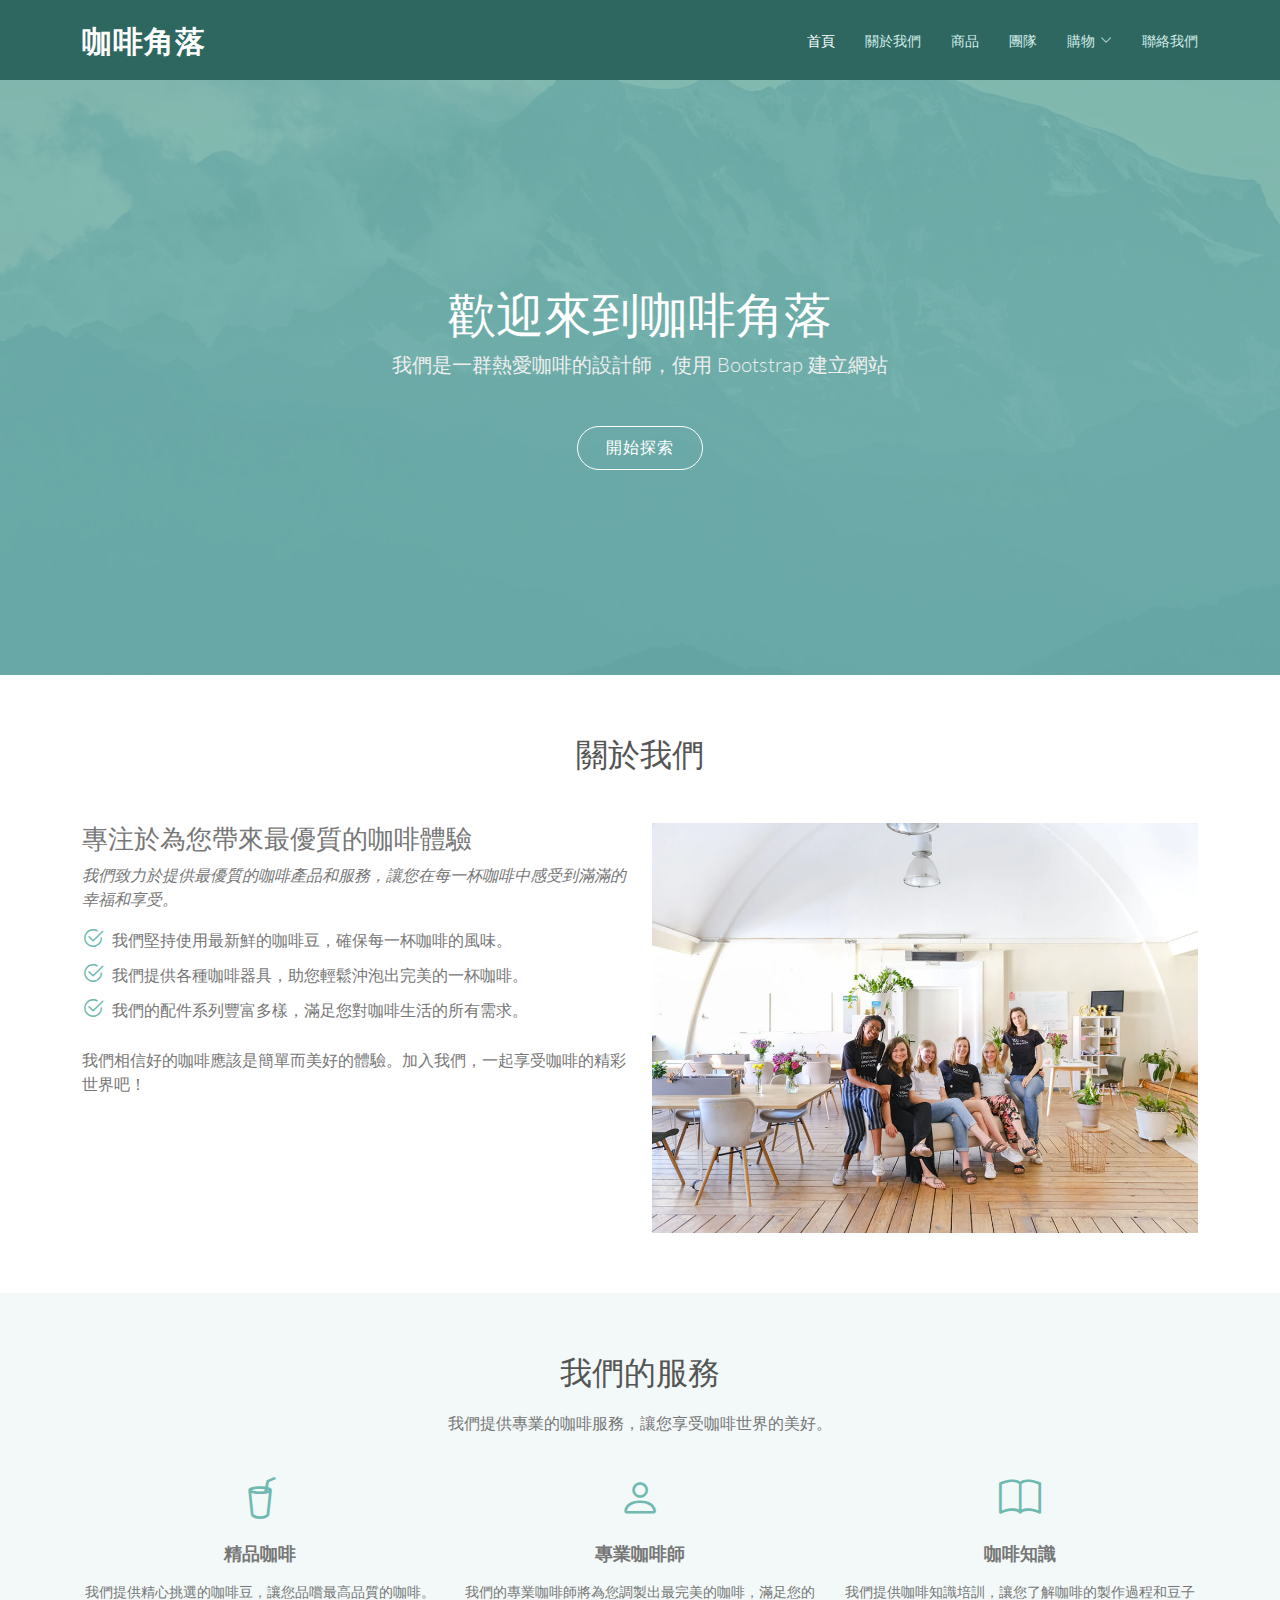
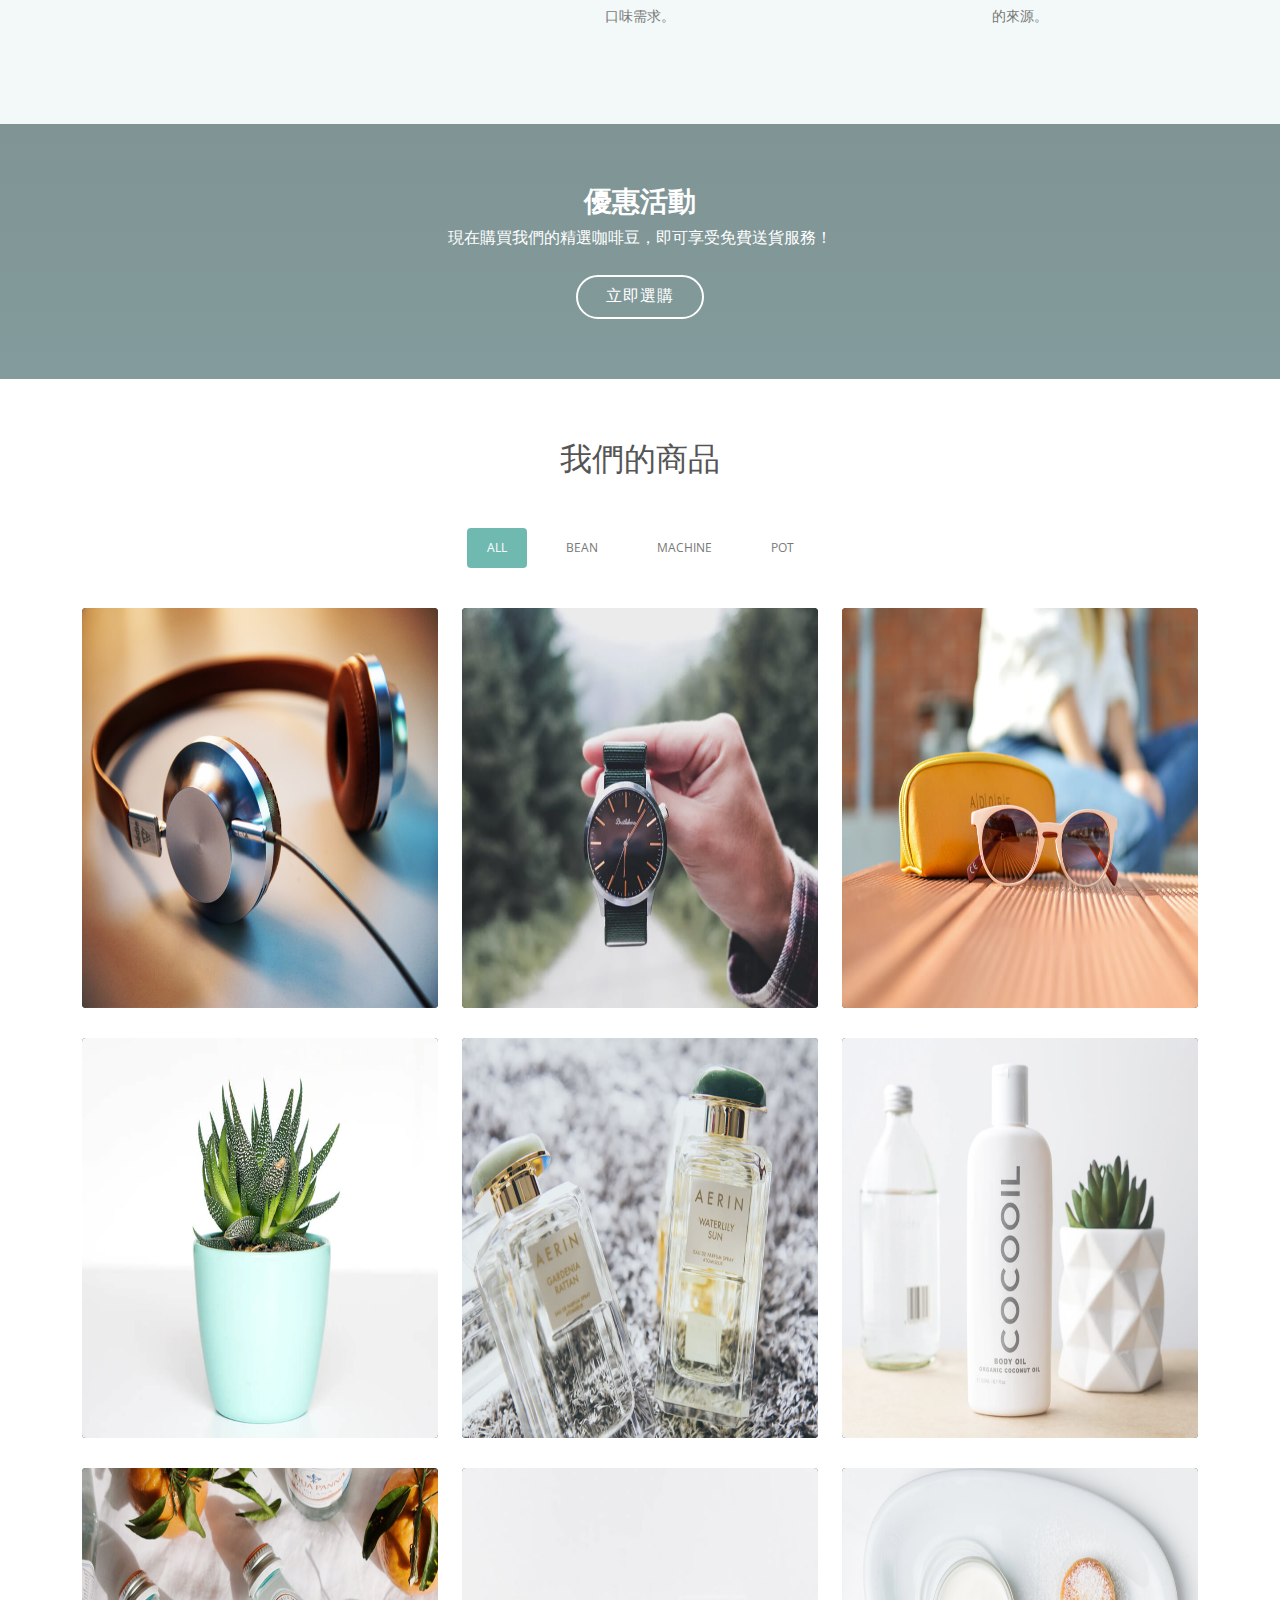
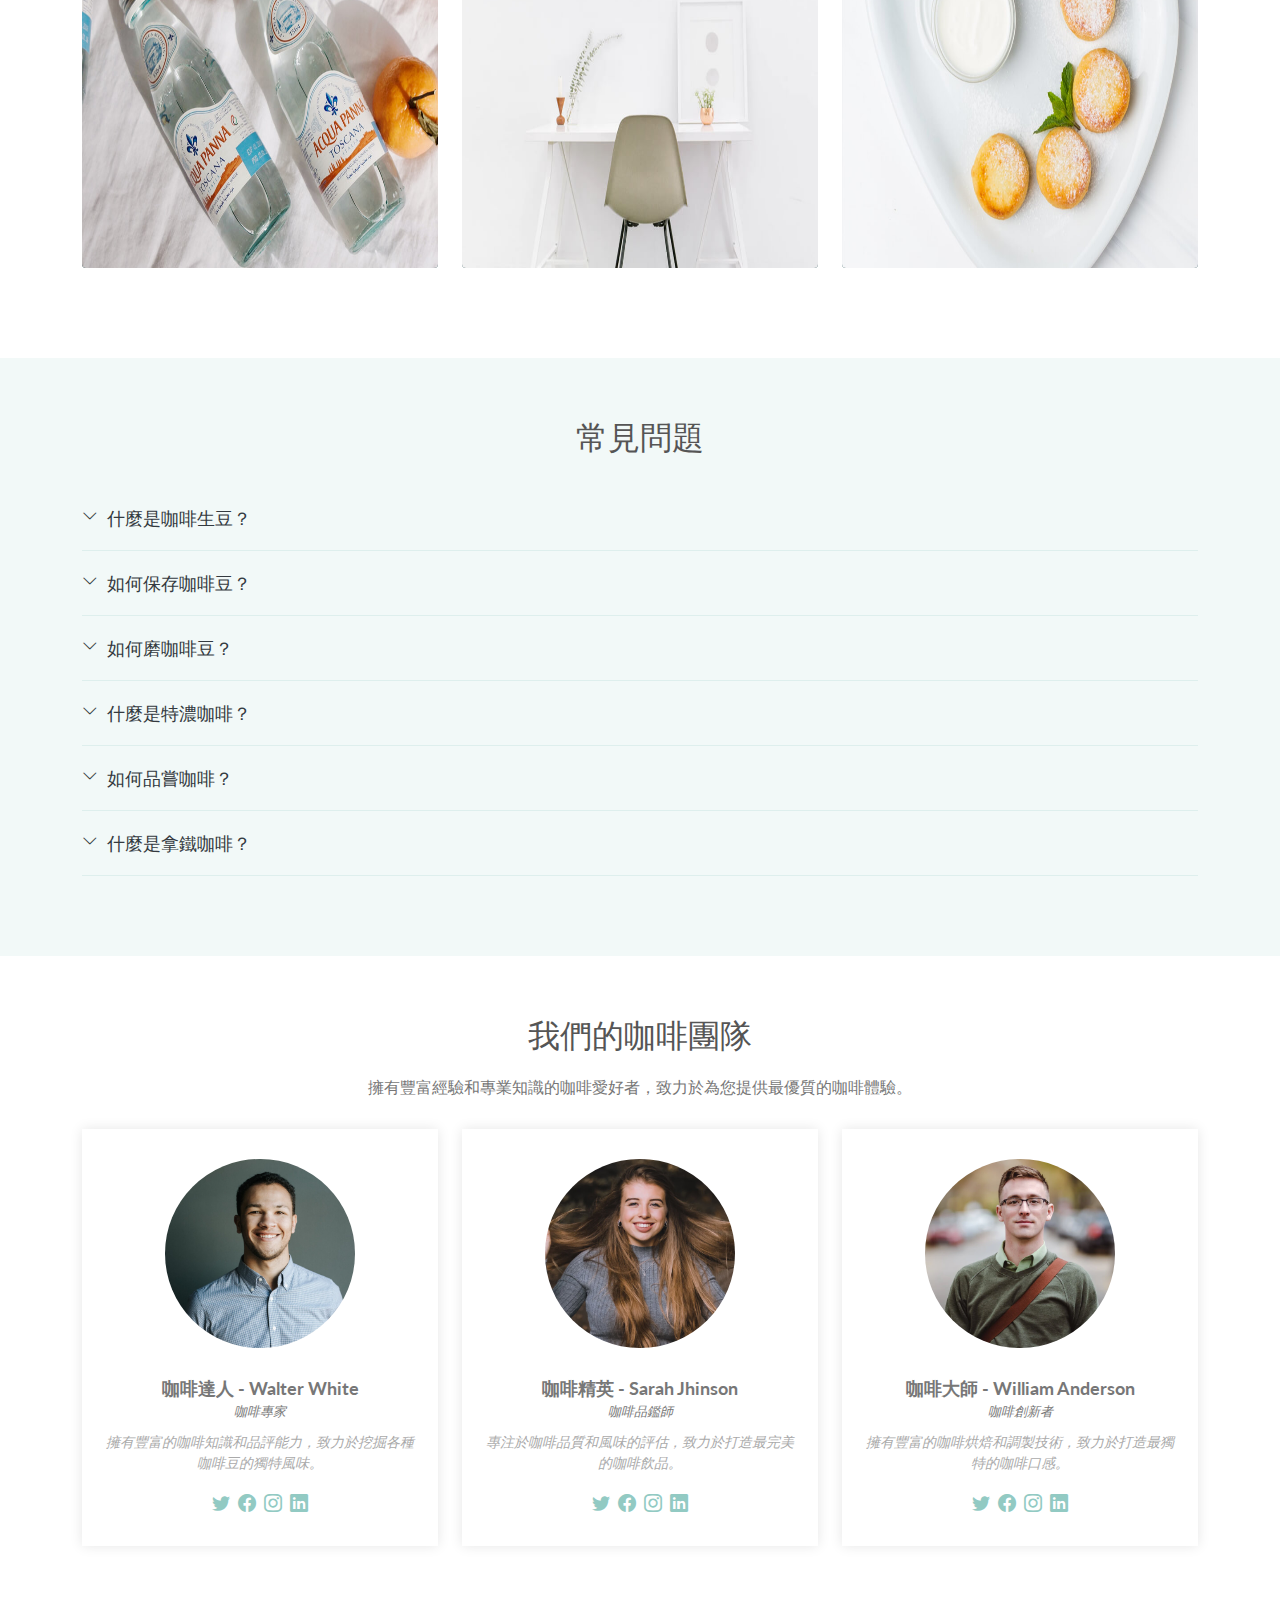
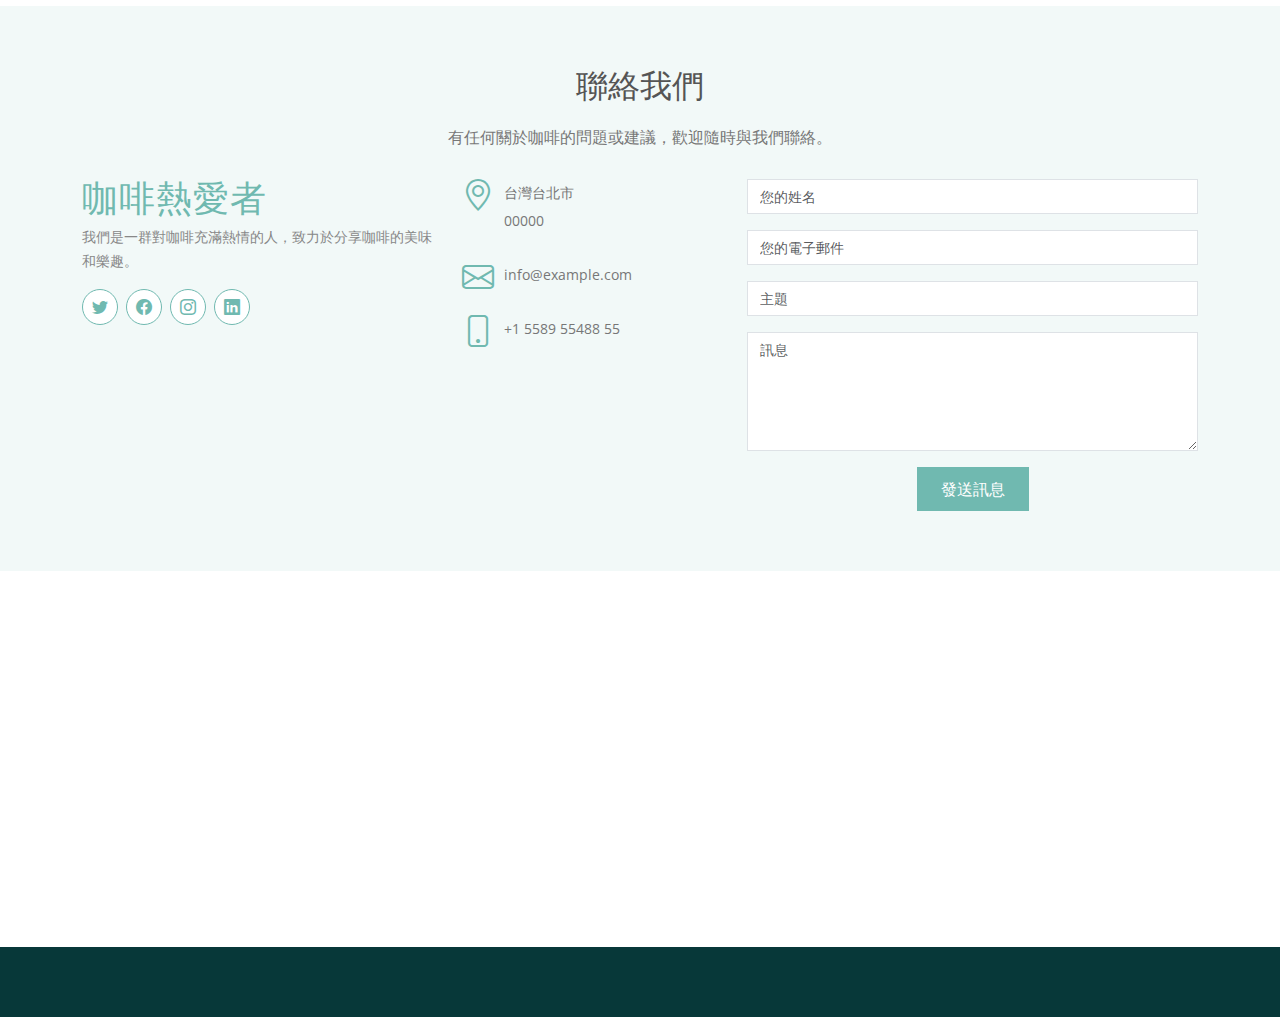
==== commit 31193935: "Add files via upload" ====
--- a/index.html
+++ b/index.html
@@ -10,7 +10,7 @@
   <meta content="" name="keywords">
 
   <!-- Favicons -->
-  <!--link href="assets/img/favicon.png" rel="icon">
+  <link href="assets/img/favicon.png" rel="icon">
   <!--link href="assets/img/apple-touch-icon.png" rel="apple-touch-icon">
 
   <!-- Google Fonts -->
@@ -42,8 +42,8 @@
         <ul>
           <li><a class="nav-link scrollto active" href="#hero">首頁</a></li>
           <li><a class="nav-link scrollto" href="#about">關於我們</a></li>
-          <li><a class="nav-link scrollto" href="#products">商品</a></li> <!-- Change "Services" to "Products" -->
-          <li><a class="nav-link scrollto" href="#team">團隊</a></li> <!-- Change "Team" to "Our Team" -->
+          <li><a class="nav-link scrollto" href="#portfolio">商品</a></li>
+          <li><a class="nav-link scrollto" href="#team">團隊</a></li>
           <li class="dropdown"><a href="#"><span>購物</span> <i class="bi bi-chevron-down"></i></a> <!-- Change "Drop Down" to "Shop" -->
             <ul>
               <li><a href="#">咖啡豆</a></li>
@@ -146,138 +146,138 @@
 </section><!-- End Call To Action Section -->
 
 
-    <!-- ======= Our Portfolio Section ======= -->
+    <!-- ======= 我們的商品 ======= -->
     <section id="portfolio" class="portfolio">
       <div class="container">
 
         <div class="section-title">
-          <h2>Our Portfolio</h2>
+          <h2>我們的商品</h2>
         </div>
 
         <div class="row">
           <div class="col-lg-12">
             <ul id="portfolio-flters">
               <li data-filter="*" class="filter-active">All</li>
-              <li data-filter=".filter-app">App</li>
-              <li data-filter=".filter-card">Card</li>
-              <li data-filter=".filter-web">Web</li>
+              <li data-filter=".filter-Bean">Bean</li>
+              <li data-filter=".filter-Machine">Machine</li>
+              <li data-filter=".filter-Pot">Pot</li>
             </ul>
           </div>
         </div>
 
         <div class="row portfolio-container">
 
-          <div class="col-lg-4 col-md-6 portfolio-item filter-app">
-            <div class="portfolio-wrap">
-              <img src="assets/img/portfolio/portfolio-1.jpg" class="img-fluid" alt="">
-              <div class="portfolio-info">
-                <h3><a href="assets/img/portfolio/portfolio-1.jpg" data-gallery="portfolioGallery" class="portfolio-lightbox" title="App 1">App 1</a></h3>
-                <div>
-                  <a href="assets/img/portfolio/portfolio-1.jpg" data-gallery="portfolioGallery" class="portfolio-lightbox" title="App 1"><i class="bi bi-plus"></i></a>
-                  <a href="portfolio-details.html" title="Details"><i class="bi bi-link"></i></a>
-                </div>
-              </div>
-            </div>
-          </div>
-
-          <div class="col-lg-4 col-md-6 portfolio-item filter-web">
-            <div class="portfolio-wrap">
-              <img src="assets/img/portfolio/portfolio-2.jpg" class="img-fluid" alt="">
-              <div class="portfolio-info">
-                <h3><a href="assets/img/portfolio/portfolio-2.jpg" data-gallery="portfolioGallery" class="portfolio-lightbox" title="Web 3">Web 3</a></h3>
-                <div>
-                  <a href="assets/img/portfolio/portfolio-2.jpg" data-gallery="portfolioGallery" class="portfolio-lightbox" title="Web 3"><i class="bi bi-plus"></i></a>
-                  <a href="portfolio-details.html" title="Details"><i class="bi bi-link"></i></a>
-                </div>
-              </div>
-            </div>
-          </div>
-
-          <div class="col-lg-4 col-md-6 portfolio-item filter-app">
-            <div class="portfolio-wrap">
-              <img src="assets/img/portfolio/portfolio-3.jpg" class="img-fluid" alt="">
-              <div class="portfolio-info">
-                <h3><a href="assets/img/portfolio/portfolio-3.jpg" data-gallery="portfolioGallery" class="portfolio-lightbox" title="App 2">App 2</a></h3>
-                <div>
-                  <a href="assets/img/portfolio/portfolio-3.jpg" data-gallery="portfolioGallery" class="portfolio-lightbox" title="App 2"><i class="bi bi-plus"></i></a>
-                  <a href="portfolio-details.html" title="Details"><i class="bi bi-link"></i></a>
-                </div>
-              </div>
-            </div>
-          </div>
-
-          <div class="col-lg-4 col-md-6 portfolio-item filter-card">
-            <div class="portfolio-wrap">
-              <img src="assets/img/portfolio/portfolio-4.jpg" class="img-fluid" alt="">
-              <div class="portfolio-info">
-                <h3><a href="assets/img/portfolio/portfolio-4.jpg" data-gallery="portfolioGallery" class="portfolio-lightbox" title="Card 2">Card 2</a></h3>
-                <div>
-                  <a href="assets/img/portfolio/portfolio-4.jpg" data-gallery="portfolioGallery" class="portfolio-lightbox" title="Card 2"><i class="bi bi-plus"></i></a>
-                  <a href="portfolio-details.html" title="Details"><i class="bi bi-link"></i></a>
-                </div>
-              </div>
-            </div>
-          </div>
-
-          <div class="col-lg-4 col-md-6 portfolio-item filter-web">
-            <div class="portfolio-wrap">
-              <img src="assets/img/portfolio/portfolio-5.jpg" class="img-fluid" alt="">
-              <div class="portfolio-info">
-                <h3><a href="assets/img/portfolio/portfolio-5.jpg" data-gallery="portfolioGallery" class="portfolio-lightbox" title="Web 2">Web 2</a></h3>
-                <div>
-                  <a href="assets/img/portfolio/portfolio-5.jpg" data-gallery="portfolioGallery" class="portfolio-lightbox" title="Web 2"><i class="bi bi-plus"></i></a>
-                  <a href="portfolio-details.html" title="Details"><i class="bi bi-link"></i></a>
-                </div>
-              </div>
-            </div>
-          </div>
-
-          <div class="col-lg-4 col-md-6 portfolio-item filter-app">
-            <div class="portfolio-wrap">
-              <img src="assets/img/portfolio/portfolio-6.jpg" class="img-fluid" alt="">
-              <div class="portfolio-info">
-                <h3><a href="assets/img/portfolio/portfolio-6.jpg" data-gallery="portfolioGallery" class="portfolio-lightbox" title="App 3">App 3</a></h3>
-                <div>
-                  <a href="assets/img/portfolio/portfolio-6.jpg" data-gallery="portfolioGallery" class="portfolio-lightbox" title="App 3"><i class="bi bi-plus"></i></a>
-                  <a href="portfolio-details.html" title="Details"><i class="bi bi-link"></i></a>
-                </div>
-              </div>
-            </div>
-          </div>
-
-          <div class="col-lg-4 col-md-6 portfolio-item filter-card">
-            <div class="portfolio-wrap">
-              <img src="assets/img/portfolio/portfolio-7.jpg" class="img-fluid" alt="">
-              <div class="portfolio-info">
-                <h3><a href="assets/img/portfolio/portfolio-7.jpg" data-gallery="portfolioGallery" class="portfolio-lightbox" title="Card 1">Card 1</a></h3>
-                <div>
-                  <a href="assets/img/portfolio/portfolio-7.jpg" data-gallery="portfolioGallery" class="portfolio-lightbox" title="Card 1"><i class="bi bi-plus"></i></a>
-                  <a href="portfolio-details.html" title="Details"><i class="bi bi-link"></i></a>
-                </div>
-              </div>
-            </div>
-          </div>
-
-          <div class="col-lg-4 col-md-6 portfolio-item filter-card">
-            <div class="portfolio-wrap">
-              <img src="assets/img/portfolio/portfolio-8.jpg" class="img-fluid" alt="">
-              <div class="portfolio-info">
-                <h3><a href="assets/img/portfolio/portfolio-8.jpg" data-gallery="portfolioGallery" class="portfolio-lightbox" title="Card 3">Card 3</a></h3>
-                <div>
-                  <a href="assets/img/portfolio/portfolio-8.jpg" data-gallery="portfolioGallery" class="portfolio-lightbox" title="Card 3"><i class="bi bi-plus"></i></a>
-                  <a href="portfolio-details.html" title="Details"><i class="bi bi-link"></i></a>
-                </div>
-              </div>
-            </div>
-          </div>
-
-          <div class="col-lg-4 col-md-6 portfolio-item filter-web">
-            <div class="portfolio-wrap">
-              <img src="assets/img/portfolio/portfolio-9.jpg" class="img-fluid" alt="">
-              <div class="portfolio-info">
-                <h3><a href="assets/img/portfolio/portfolio-9.jpg" data-gallery="portfolioGallery" class="portfolio-lightbox" title="Web 1">Web 1</a></h3>
-                <div>
-                  <a href="assets/img/portfolio/portfolio-9.jpg" data-gallery="portfolioGallery" class="portfolio-lightbox" title="Web 1"><i class="bi bi-plus"></i></a>
+          <div class="col-lg-4 col-md-6 portfolio-item filter-Bean">
+            <div class="portfolio-wrap">
+              <img src="assets/img/portfolio/portfolio-1.jpg" class="img-fluid" alt="" style="width: 450px; height: 400px;">
+              <div class="portfolio-info">
+                <h3><a href="assets/img/portfolio/portfolio-1.jpg" data-gallery="portfolioGallery" class="portfolio-lightbox" title="Bean 1">Bean 1</a></h3>
+                <div>
+                  <a href="assets/img/portfolio/portfolio-1.jpg" data-gallery="portfolioGallery" class="portfolio-lightbox" title="Bean 1"><i class="bi bi-plus"></i></a>
+                  <a href="portfolio-details.html" title="Details"><i class="bi bi-link"></i></a>
+                </div>
+              </div>
+            </div>
+          </div>
+
+          <div class="col-lg-4 col-md-6 portfolio-item filter-Pot">
+            <div class="portfolio-wrap">
+              <img src="assets/img/portfolio/portfolio-2.jpg" class="img-fluid" alt="" style="width: 450px; height: 400px;">
+              <div class="portfolio-info">
+                <h3><a href="assets/img/portfolio/portfolio-2.jpg" data-gallery="portfolioGallery" class="portfolio-lightbox" title="Pot 3">Pot 3</a></h3>
+                <div>
+                  <a href="assets/img/portfolio/portfolio-2.jpg" data-gallery="portfolioGallery" class="portfolio-lightbox" title="Pot 3"><i class="bi bi-plus"></i></a>
+                  <a href="portfolio-details.html" title="Details"><i class="bi bi-link"></i></a>
+                </div>
+              </div>
+            </div>
+          </div>
+
+          <div class="col-lg-4 col-md-6 portfolio-item filter-Bean">
+            <div class="portfolio-wrap">
+              <img src="assets/img/portfolio/portfolio-3.jpg" class="img-fluid" alt="" style="width: 450px; height: 400px;">
+              <div class="portfolio-info">
+                <h3><a href="assets/img/portfolio/portfolio-3.jpg" data-gallery="portfolioGallery" class="portfolio-lightbox" title="Bean 2">Bean 2</a></h3>
+                <div>
+                  <a href="assets/img/portfolio/portfolio-3.jpg" data-gallery="portfolioGallery" class="portfolio-lightbox" title="Bean 2"><i class="bi bi-plus"></i></a>
+                  <a href="portfolio-details.html" title="Details"><i class="bi bi-link"></i></a>
+                </div>
+              </div>
+            </div>
+          </div>
+
+          <div class="col-lg-4 col-md-6 portfolio-item filter-Machine">
+            <div class="portfolio-wrap">
+              <img src="assets/img/portfolio/portfolio-4.jpg" class="img-fluid" alt="" style="width: 450px; height: 400px;">
+              <div class="portfolio-info">
+                <h3><a href="assets/img/portfolio/portfolio-4.jpg" data-gallery="portfolioGallery" class="portfolio-lightbox" title="Machine 2">Machine 2</a></h3>
+                <div>
+                  <a href="assets/img/portfolio/portfolio-4.jpg" data-gallery="portfolioGallery" class="portfolio-lightbox" title="Machine 2"><i class="bi bi-plus"></i></a>
+                  <a href="portfolio-details.html" title="Details"><i class="bi bi-link"></i></a>
+                </div>
+              </div>
+            </div>
+          </div>
+
+          <div class="col-lg-4 col-md-6 portfolio-item filter-Pot">
+            <div class="portfolio-wrap">
+              <img src="assets/img/portfolio/portfolio-5.jpg" class="img-fluid" alt="" style="width: 450px; height: 400px;">
+              <div class="portfolio-info">
+                <h3><a href="assets/img/portfolio/portfolio-5.jpg" data-gallery="portfolioGallery" class="portfolio-lightbox" title="Pot 2">Pot 2</a></h3>
+                <div>
+                  <a href="assets/img/portfolio/portfolio-5.jpg" data-gallery="portfolioGallery" class="portfolio-lightbox" title="Pot 2"><i class="bi bi-plus"></i></a>
+                  <a href="portfolio-details.html" title="Details"><i class="bi bi-link"></i></a>
+                </div>
+              </div>
+            </div>
+          </div>
+
+          <div class="col-lg-4 col-md-6 portfolio-item filter-Bean">
+            <div class="portfolio-wrap">
+              <img src="assets/img/portfolio/portfolio-6.jpg" class="img-fluid" alt="" style="width: 450px; height: 400px;">
+              <div class="portfolio-info">
+                <h3><a href="assets/img/portfolio/portfolio-6.jpg" data-gallery="portfolioGallery" class="portfolio-lightbox" title="Bean 3">Bean 3</a></h3>
+                <div>
+                  <a href="assets/img/portfolio/portfolio-6.jpg" data-gallery="portfolioGallery" class="portfolio-lightbox" title="Bean 3"><i class="bi bi-plus"></i></a>
+                  <a href="portfolio-details.html" title="Details"><i class="bi bi-link"></i></a>
+                </div>
+              </div>
+            </div>
+          </div>
+
+          <div class="col-lg-4 col-md-6 portfolio-item filter-Machine">
+            <div class="portfolio-wrap">
+              <img src="assets/img/portfolio/portfolio-7.jpg" class="img-fluid" alt="" style="width: 450px; height: 400px;">
+              <div class="portfolio-info">
+                <h3><a href="assets/img/portfolio/portfolio-7.jpg" data-gallery="portfolioGallery" class="portfolio-lightbox" title="Machine 1">Machine 1</a></h3>
+                <div>
+                  <a href="assets/img/portfolio/portfolio-7.jpg" data-gallery="portfolioGallery" class="portfolio-lightbox" title="Machine 1"><i class="bi bi-plus"></i></a>
+                  <a href="portfolio-details.html" title="Details"><i class="bi bi-link"></i></a>
+                </div>
+              </div>
+            </div>
+          </div>
+
+          <div class="col-lg-4 col-md-6 portfolio-item filter-Machine">
+            <div class="portfolio-wrap">
+              <img src="assets/img/portfolio/portfolio-8.jpg" class="img-fluid" alt="" style="width: 450px; height: 400px;">
+              <div class="portfolio-info">
+                <h3><a href="assets/img/portfolio/portfolio-8.jpg" data-gallery="portfolioGallery" class="portfolio-lightbox" title="Machine 3">Machine 3</a></h3>
+                <div>
+                  <a href="assets/img/portfolio/portfolio-8.jpg" data-gallery="portfolioGallery" class="portfolio-lightbox" title="Machine 3"><i class="bi bi-plus"></i></a>
+                  <a href="portfolio-details.html" title="Details"><i class="bi bi-link"></i></a>
+                </div>
+              </div>
+            </div>
+          </div>
+
+          <div class="col-lg-4 col-md-6 portfolio-item filter-Pot">
+            <div class="portfolio-wrap">
+              <img src="assets/img/portfolio/portfolio-9.jpg" class="img-fluid" alt="" style="width: 450px; height: 400px;">
+              <div class="portfolio-info">
+                <h3><a href="assets/img/portfolio/portfolio-9.jpg" data-gallery="portfolioGallery" class="portfolio-lightbox" title="Pot 1">Pot 1</a></h3>
+                <div>
+                  <a href="assets/img/portfolio/portfolio-9.jpg" data-gallery="portfolioGallery" class="portfolio-lightbox" title="Pot 1"><i class="bi bi-plus"></i></a>
                   <a href="portfolio-details.html" title="Details"><i class="bi bi-link"></i></a>
                 </div>
               </div>
@@ -292,89 +292,90 @@
     <!-- ======= Frequently Asked Questions Section ======= -->
     <section id="faq" class="faq section-bg">
       <div class="container">
-
+    
         <div class="section-title">
-          <h2>Frequently Asked Questions</h2>
-        </div>
-
+          <h2>常見問題</h2>
+        </div>
+    
         <ul class="faq-list">
-
+    
           <li>
-            <div data-bs-toggle="collapse" class="collapsed question" href="#faq1">Non consectetur a erat nam at lectus urna duis? <i class="bi bi-chevron-down icon-show"></i><i class="bi bi-chevron-up icon-close"></i></div>
+            <div data-bs-toggle="collapse" class="collapsed question" href="#faq1">什麼是咖啡生豆？ <i class="bi bi-chevron-down icon-show"></i><i class="bi bi-chevron-up icon-close"></i></div>
             <div id="faq1" class="collapse" data-bs-parent=".faq-list">
               <p>
-                Feugiat pretium nibh ipsum consequat. Tempus iaculis urna id volutpat lacus laoreet non curabitur gravida. Venenatis lectus magna fringilla urna porttitor rhoncus dolor purus non.
-              </p>
-            </div>
-          </li>
-
+                咖啡生豆是未經烘焙的咖啡豆，具有原始的味道和特性。
+              </p>
+            </div>
+          </li>
+    
           <li>
-            <div data-bs-toggle="collapse" href="#faq2" class="collapsed question">Feugiat scelerisque varius morbi enim nunc faucibus a pellentesque? <i class="bi bi-chevron-down icon-show"></i><i class="bi bi-chevron-up icon-close"></i></div>
+            <div data-bs-toggle="collapse" href="#faq2" class="collapsed question">如何保存咖啡豆？ <i class="bi bi-chevron-down icon-show"></i><i class="bi bi-chevron-up icon-close"></i></div>
             <div id="faq2" class="collapse" data-bs-parent=".faq-list">
               <p>
-                Dolor sit amet consectetur adipiscing elit pellentesque habitant morbi. Id interdum velit laoreet id donec ultrices. Fringilla phasellus faucibus scelerisque eleifend donec pretium. Est pellentesque elit ullamcorper dignissim. Mauris ultrices eros in cursus turpis massa tincidunt dui.
-              </p>
-            </div>
-          </li>
-
+                咖啡豆應該放在密封容器中，遠離陽光和潮濕的地方，以保持新鮮度。
+              </p>
+            </div>
+          </li>
+    
           <li>
-            <div data-bs-toggle="collapse" href="#faq3" class="collapsed question">Dolor sit amet consectetur adipiscing elit pellentesque habitant morbi? <i class="bi bi-chevron-down icon-show"></i><i class="bi bi-chevron-up icon-close"></i></div>
+            <div data-bs-toggle="collapse" href="#faq3" class="collapsed question">如何磨咖啡豆？ <i class="bi bi-chevron-down icon-show"></i><i class="bi bi-chevron-up icon-close"></i></div>
             <div id="faq3" class="collapse" data-bs-parent=".faq-list">
               <p>
-                Eleifend mi in nulla posuere sollicitudin aliquam ultrices sagittis orci. Faucibus pulvinar elementum integer enim. Sem nulla pharetra diam sit amet nisl suscipit. Rutrum tellus pellentesque eu tincidunt. Lectus urna duis convallis convallis tellus. Urna molestie at elementum eu facilisis sed odio morbi quis
-              </p>
-            </div>
-          </li>
-
+                磨咖啡豆時，應根據你要沖泡的咖啡種類和設備來調整研磨的粗細程度。
+              </p>
+            </div>
+          </li>
+    
           <li>
-            <div data-bs-toggle="collapse" href="#faq4" class="collapsed question">Ac odio tempor orci dapibus. Aliquam eleifend mi in nulla? <i class="bi bi-chevron-down icon-show"></i><i class="bi bi-chevron-up icon-close"></i></div>
+            <div data-bs-toggle="collapse" href="#faq4" class="collapsed question">什麼是特濃咖啡？ <i class="bi bi-chevron-down icon-show"></i><i class="bi bi-chevron-up icon-close"></i></div>
             <div id="faq4" class="collapse" data-bs-parent=".faq-list">
               <p>
-                Dolor sit amet consectetur adipiscing elit pellentesque habitant morbi. Id interdum velit laoreet id donec ultrices. Fringilla phasellus faucibus scelerisque eleifend donec pretium. Est pellentesque elit ullamcorper dignissim. Mauris ultrices eros in cursus turpis massa tincidunt dui.
-              </p>
-            </div>
-          </li>
-
+                特濃咖啡是一種口感濃郁且濃縮的咖啡，通常由Espresso機器製作而成。
+              </p>
+            </div>
+          </li>
+    
           <li>
-            <div data-bs-toggle="collapse" href="#faq5" class="collapsed question">Tempus quam pellentesque nec nam aliquam sem et tortor consequat? <i class="bi bi-chevron-down icon-show"></i><i class="bi bi-chevron-up icon-close"></i></div>
+            <div data-bs-toggle="collapse" href="#faq5" class="collapsed question">如何品嘗咖啡？ <i class="bi bi-chevron-down icon-show"></i><i class="bi bi-chevron-up icon-close"></i></div>
             <div id="faq5" class="collapse" data-bs-parent=".faq-list">
               <p>
-                Molestie a iaculis at erat pellentesque adipiscing commodo. Dignissim suspendisse in est ante in. Nunc vel risus commodo viverra maecenas accumsan. Sit amet nisl suscipit adipiscing bibendum est. Purus gravida quis blandit turpis cursus in
-              </p>
-            </div>
-          </li>
-
+                品嘗咖啡時，應將咖啡慢慢含在口中，感受其風味和香氣。
+              </p>
+            </div>
+          </li>
+    
           <li>
-            <div data-bs-toggle="collapse" href="#faq6" class="collapsed question">Tortor vitae purus faucibus ornare. Varius vel pharetra vel turpis nunc eget lorem dolor? <i class="bi bi-chevron-down icon-show"></i><i class="bi bi-chevron-up icon-close"></i></div>
+            <div data-bs-toggle="collapse" href="#faq6" class="collapsed question">什麼是拿鐵咖啡？ <i class="bi bi-chevron-down icon-show"></i><i class="bi bi-chevron-up icon-close"></i></div>
             <div id="faq6" class="collapse" data-bs-parent=".faq-list">
               <p>
-                Laoreet sit amet cursus sit amet dictum sit amet justo. Mauris vitae ultricies leo integer malesuada nunc vel. Tincidunt eget nullam non nisi est sit amet. Turpis nunc eget lorem dolor sed. Ut venenatis tellus in metus vulputate eu scelerisque. Pellentesque diam volutpat commodo sed egestas egestas fringilla phasellus faucibus. Nibh tellus molestie nunc non blandit massa enim nec.
-              </p>
-            </div>
-          </li>
-
+                拿鐵咖啡是一種由咖啡、牛奶和奶泡混合而成的咖啡飲料。
+              </p>
+            </div>
+          </li>
+    
         </ul>
-
-      </div>
-    </section><!-- End Frequently Asked Questions Section -->
+    
+      </div>
+    </section><!-- End 常見問題 Section -->
+    
 
     <!-- ======= Our Team Section ======= -->
     <section id="team" class="team">
       <div class="container">
-
+    
         <div class="section-title">
-          <h2>Our Team</h2>
-          <p>Magnam dolores commodi suscipit. Necessitatibus eius consequatur ex aliquid fuga eum quidem. Sit sint consectetur velit. Quisquam quos quisquam cupiditate. Et nemo qui impedit suscipit alias ea. Quia fugiat sit in iste officiis commodi quidem hic quas.</p>
-        </div>
-
+          <h2>我們的咖啡團隊</h2>
+          <p>擁有豐富經驗和專業知識的咖啡愛好者，致力於為您提供最優質的咖啡體驗。</p>
+        </div>
+    
         <div class="row gy-4">
           <div class="col-lg-4 col-md-6">
             <div class="member">
               <img src="assets/img/team/team-1.jpg" alt="">
-              <h4>Walter White</h4>
-              <span>Chief Executive Officer</span>
-              <p>
-                Magni qui quod omnis unde et eos fuga et exercitationem. Odio veritatis perspiciatis quaerat qui aut aut aut
+              <h4>咖啡達人 - Walter White</h4>
+              <span>咖啡專家</span>
+              <p>
+                擁有豐富的咖啡知識和品評能力，致力於挖掘各種咖啡豆的獨特風味。
               </p>
               <div class="social">
                 <a href=""><i class="bi bi-twitter"></i></a>
@@ -384,14 +385,14 @@
               </div>
             </div>
           </div>
-
+    
           <div class="col-lg-4 col-md-6">
             <div class="member">
               <img src="assets/img/team/team-2.jpg" alt="">
-              <h4>Sarah Jhinson</h4>
-              <span>Product Manager</span>
-              <p>
-                Repellat fugiat adipisci nemo illum nesciunt voluptas repellendus. In architecto rerum rerum temporibus
+              <h4>咖啡精英 - Sarah Jhinson</h4>
+              <span>咖啡品鑑師</span>
+              <p>
+                專注於咖啡品質和風味的評估，致力於打造最完美的咖啡飲品。
               </p>
               <div class="social">
                 <a href=""><i class="bi bi-twitter"></i></a>
@@ -401,14 +402,14 @@
               </div>
             </div>
           </div>
-
+    
           <div class="col-lg-4 col-md-6">
             <div class="member">
               <img src="assets/img/team/team-3.jpg" alt="">
-              <h4>William Anderson</h4>
-              <span>CTO</span>
-              <p>
-                Voluptas necessitatibus occaecati quia. Earum totam consequuntur qui porro et laborum toro des clara
+              <h4>咖啡大師 - William Anderson</h4>
+              <span>咖啡創新者</span>
+              <p>
+                擁有豐富的咖啡烘焙和調製技術，致力於打造最獨特的咖啡口感。
               </p>
               <div class="social">
                 <a href=""><i class="bi bi-twitter"></i></a>
@@ -418,27 +419,29 @@
               </div>
             </div>
           </div>
-
-        </div>
-
-      </div>
-    </section><!-- End Our Team Section -->
+    
+        </div>
+    
+      </div>
+    </section><!-- End 我們的咖啡團隊 Section -->
+    
+    
 
     <!-- ======= Contact Us Section ======= -->
     <section id="contact" class="contact section-bg">
       <div class="container">
-
+    
         <div class="section-title">
-          <h2>Contact Us</h2>
-          <p>Magnam dolores commodi suscipit. Necessitatibus eius consequatur ex aliquid fuga eum quidem. Sit sint consectetur velit. Quisquam quos quisquam cupiditate. Et nemo qui impedit suscipit alias ea. Quia fugiat sit in iste officiis commodi quidem hic quas.</p>
-        </div>
-
+          <h2>聯絡我們</h2>
+          <p>有任何關於咖啡的問題或建議，歡迎隨時與我們聯絡。</p>
+        </div>
+    
         <div class="row">
-
+    
           <div class="col-lg-4 col-md-6">
             <div class="contact-about">
-              <h3>Amoeba</h3>
-              <p>Cras fermentum odio eu feugiat. Justo eget magna fermentum iaculis eu non diam phasellus. Scelerisque felis imperdiet proin fermentum leo. Amet volutpat consequat mauris nunc congue.</p>
+              <h3>咖啡熱愛者</h3>
+              <p>我們是一群對咖啡充滿熱情的人，致力於分享咖啡的美味和樂趣。</p>
               <div class="social-links">
                 <a href="#" class="twitter"><i class="bi bi-twitter"></i></a>
                 <a href="#" class="facebook"><i class="bi bi-facebook"></i></a>
@@ -447,58 +450,59 @@
               </div>
             </div>
           </div>
-
+    
           <div class="col-lg-3 col-md-6">
             <div class="info">
               <div>
                 <i class="bi bi-geo-alt"></i>
-                <p>A108 Adam Street<br>New York, NY 535022</p>
-              </div>
-
+                <p>台灣台北市<br>00000</p>
+              </div>
+    
               <div>
                 <i class="bi bi-envelope"></i>
                 <p>info@example.com</p>
               </div>
-
+    
               <div>
                 <i class="bi bi-phone"></i>
-                <p>+1 5589 55488 55s</p>
-              </div>
-
-            </div>
-          </div>
-
+                <p>+1 5589 55488 55</p>
+              </div>
+    
+            </div>
+          </div>
+    
           <div class="col-lg-5 col-md-12">
             <form action="forms/contact.php" method="post" role="form" class="php-email-form">
               <div class="form-group">
-                <input type="text" name="name" class="form-control" id="name" placeholder="Your Name" required>
+                <input type="text" name="name" class="form-control" id="name" placeholder="您的姓名" required>
               </div>
               <div class="form-group mt-3">
-                <input type="email" class="form-control" name="email" id="email" placeholder="Your Email" required>
+                <input type="email" class="form-control" name="email" id="email" placeholder="您的電子郵件" required>
               </div>
               <div class="form-group mt-3">
-                <input type="text" class="form-control" name="subject" id="subject" placeholder="Subject" required>
+                <input type="text" class="form-control" name="subject" id="subject" placeholder="主題" required>
               </div>
               <div class="form-group mt-3">
-                <textarea class="form-control" name="message" rows="5" placeholder="Message" required></textarea>
+                <textarea class="form-control" name="message" rows="5" placeholder="訊息" required></textarea>
               </div>
               <div class="my-3">
-                <div class="loading">Loading</div>
+                <div class="loading">正在發送...</div>
                 <div class="error-message"></div>
-                <div class="sent-message">Your message has been sent. Thank you!</div>
-              </div>
-              <div class="text-center"><button type="submit">Send Message</button></div>
+                <div class="sent-message">您的訊息已發送成功。謝謝！</div>
+              </div>
+              <div class="text-center"><button type="submit">發送訊息</button></div>
             </form>
           </div>
-
-        </div>
-
-      </div>
-    </section><!-- End Contact Us Section -->
+    
+        </div>
+    
+      </div>
+    </section><!-- End 聯絡我們 Section -->
+    
 
     <!-- ======= Map Section ======= -->
     <section class="map">
-      <iframe src="https://www.google.com/maps/embed?pb=!1m18!1m12!1m3!1d3024.2219901290355!2d-74.00369368400567!3d40.71312937933185!2m3!1f0!2f0!3f0!3m2!1i1024!2i768!4f13.1!3m3!1m2!1s0x89c25a23e28c1191%3A0x49f75d3281df052a!2s150%20Park%20Row%2C%20New%20York%2C%20NY%2010007%2C%20USA!5e0!3m2!1sen!2sbg!4v1579767901424!5m2!1sen!2sbg" frameborder="0" style="border:0;" allowfullscreen=""></iframe>
+      <iframe src="https://www.google.com/maps/embed?pb=!1m18!1m12!1m3!1d3616.939861714409!2d121.19272387483!3d24.968160640940575!2m3!1f0!2f0!3f0!3m2!1i1024!2i768!4f13.1!3m3!1m2!1s0x346823c1ec904dcb%3A0xcdc129d4455ce456!2z5ZyL56uL5Lit5aSu5aSn5a24!5e0!3m2!1szh-TW!2stw!4v1713443325431!5m2!1szh-TW!2stw" frameborder="0" style="border:0;" allowfullscreen=""></iframe>
     </section><!-- End Map Section -->
 
   </main><!-- End #main -->
@@ -506,18 +510,11 @@
   <!-- ======= Footer ======= -->
   <footer id="footer">
     <div class="container">
-      <div class="copyright">
-        &copy; Copyright <strong><span>Amoeba</span></strong>. All Rights Reserved
-      </div>
       <div class="credits">
-        <!-- All the links in the footer should remain intact. -->
-        <!-- You can delete the links only if you purchased the pro version. -->
-        <!-- Licensing information: https://bootstrapmade.com/license/ -->
-        <!-- Purchase the pro version with working PHP/AJAX contact form: https://bootstrapmade.com/free-one-page-bootstrap-template-amoeba/ -->
-        Designed by <a href="https://bootstrapmade.com/">BootstrapMade</a>
       </div>
     </div>
   </footer><!-- End #footer -->
+  
 
   <a href="#" class="back-to-top d-flex align-items-center justify-content-center"><i class="bi bi-arrow-up-short"></i></a>
 
